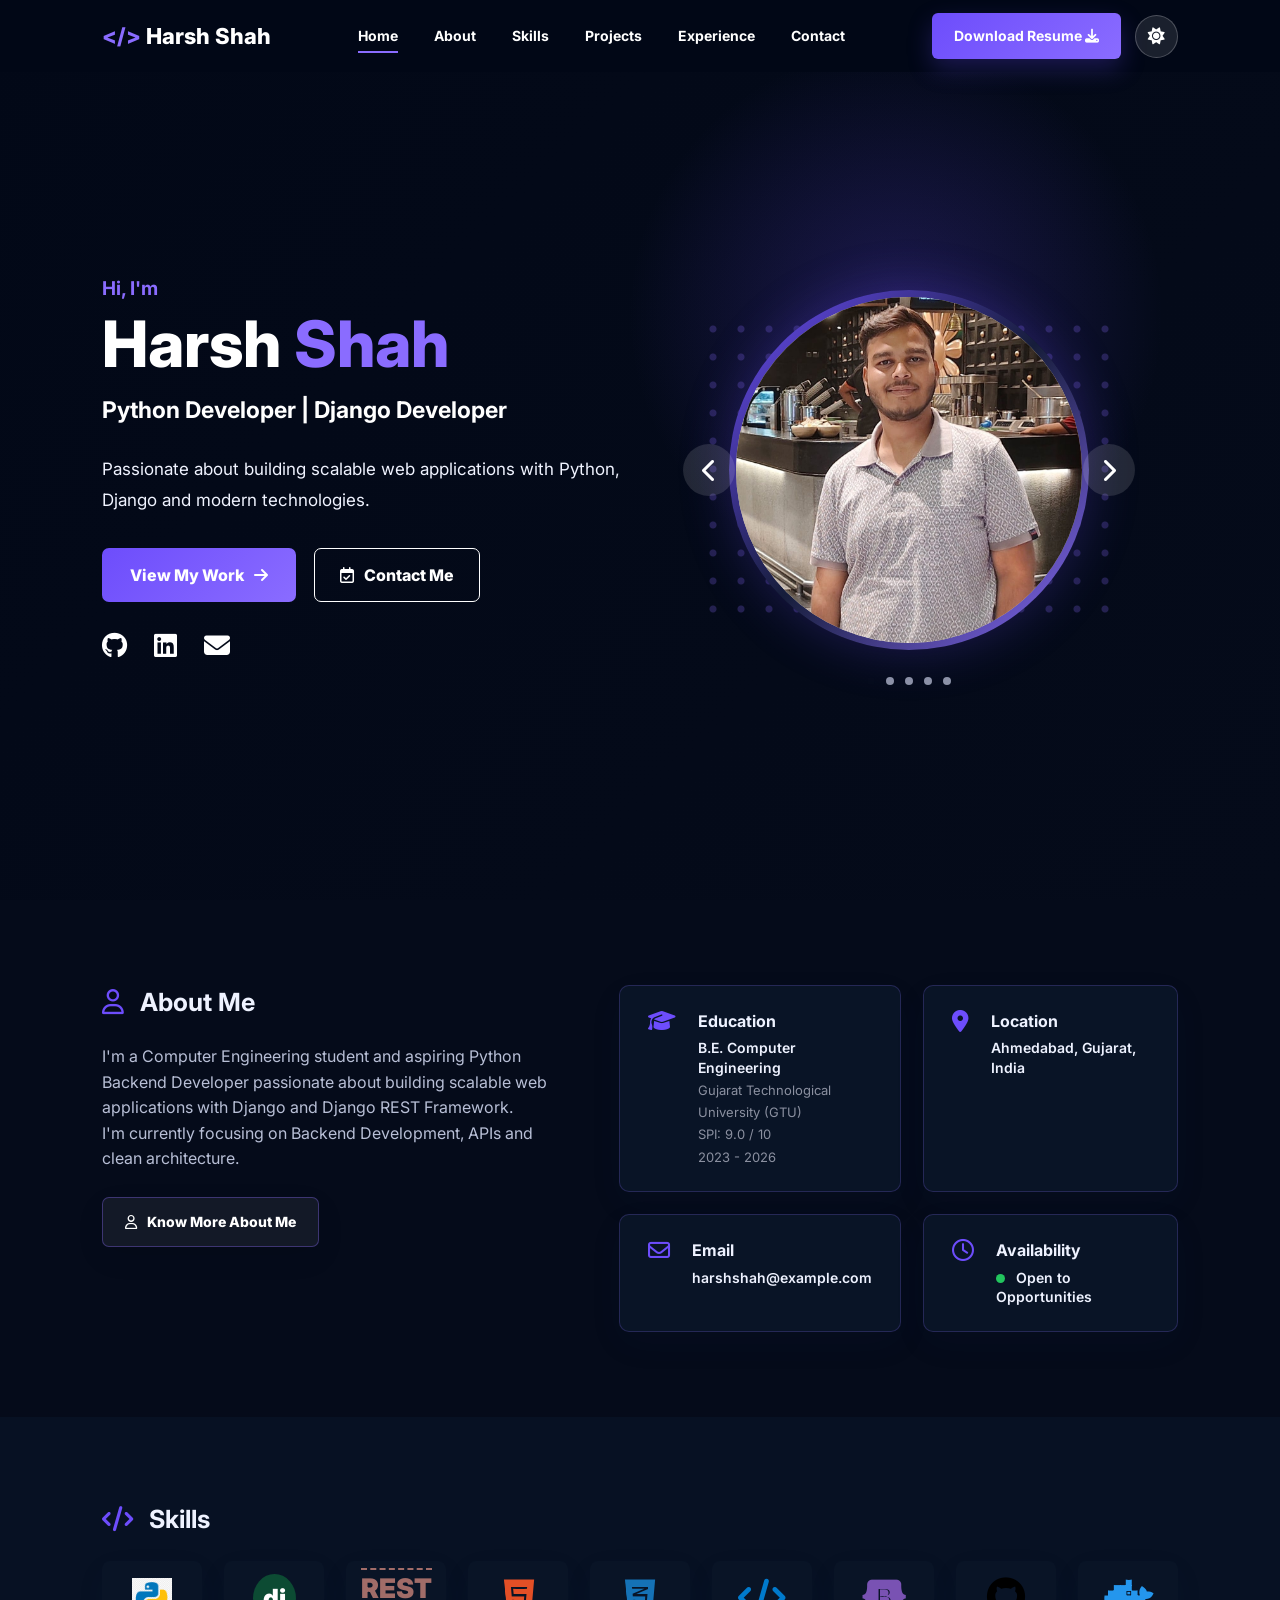
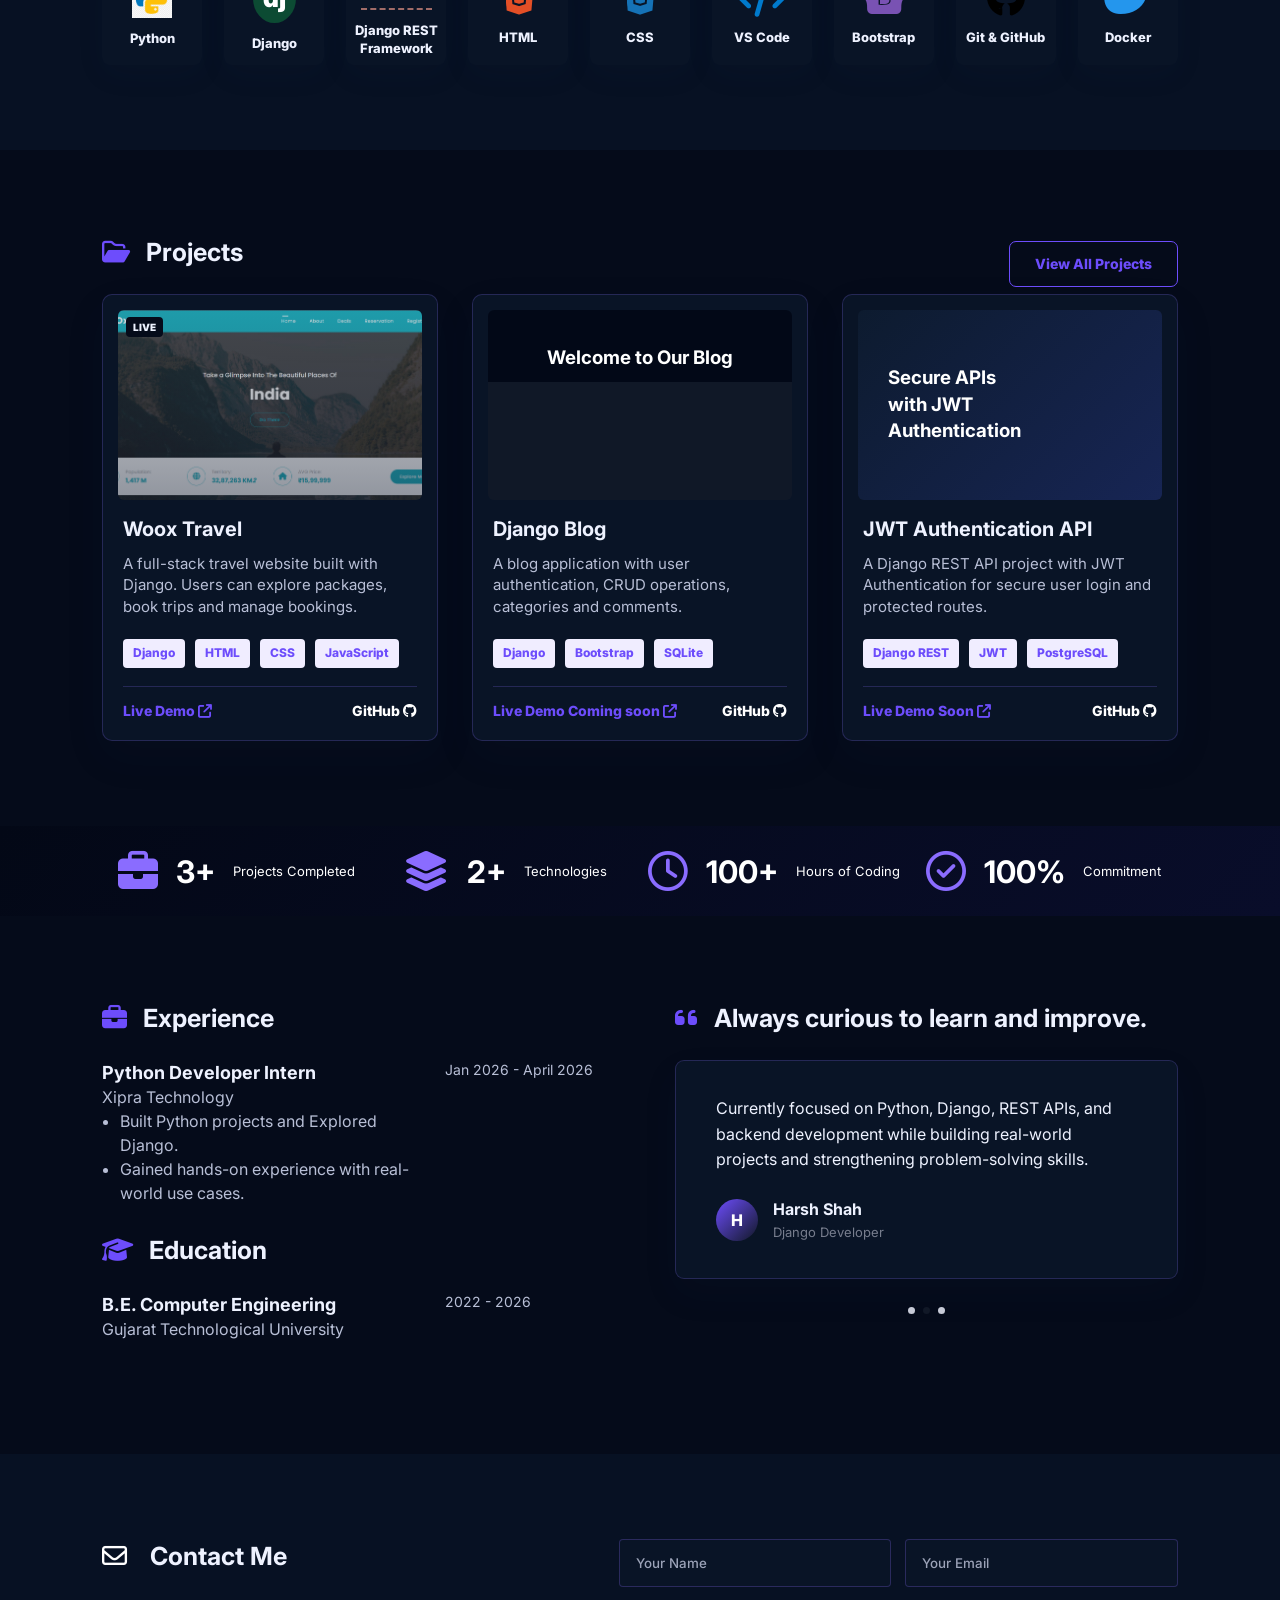
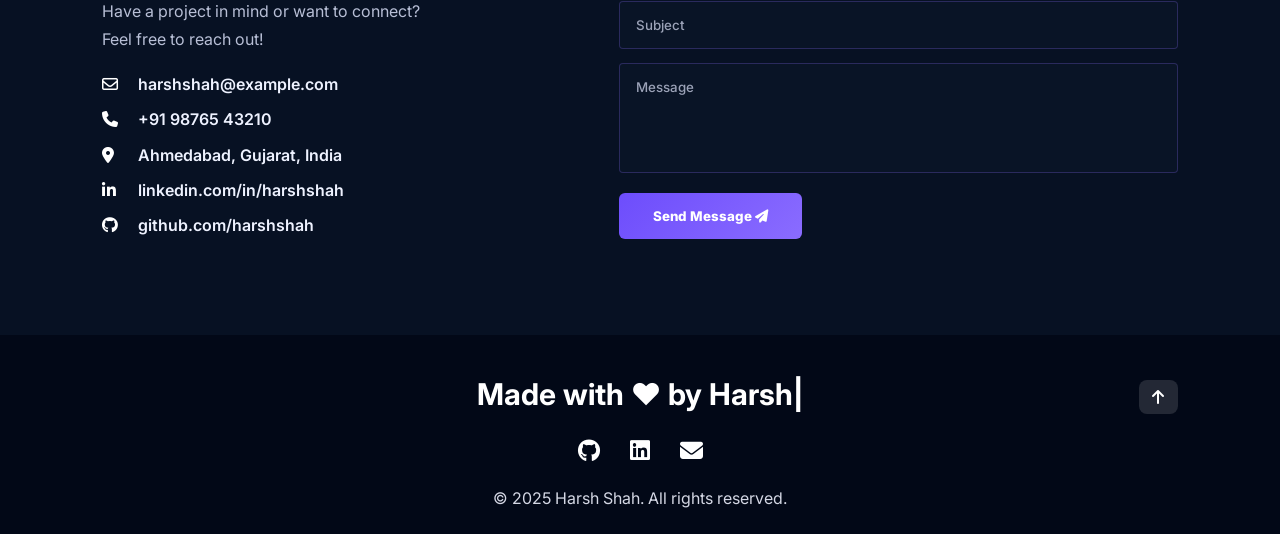
==== index.html @ 63116237 "Initial portfolio commit" ====
<!DOCTYPE html>
<html lang="en">
<head>
  <meta charset="UTF-8" />
  <meta name="viewport" content="width=device-width, initial-scale=1.0" />
  <title>Harsh Shah | Python & Django Developer</title>
  <link rel="stylesheet" href="style.css" />
  <link rel="stylesheet" href="https://cdnjs.cloudflare.com/ajax/libs/font-awesome/6.5.0/css/all.min.css" />
</head>
<body>

  <!-- Header -->
  <header class="header">
    <a href="#" class="logo"><span>&lt;/&gt;</span> Harsh Shah</a>

    <nav class="navbar">
      <a href="#home" class="active">Home</a>
      <a href="#about">About</a>
      <a href="#skills">Skills</a>
      <a href="#projects">Projects</a>
      <a href="#experience">Experience</a>
      <a href="#contact">Contact</a>
    </nav>

    <div class="header-actions">
      <a href="assets/Harsh_Shah_Resume.pdf" class="resume-btn" download>
        Download Resume <i class="fa-solid fa-download"></i>
      </a>
      <button class="theme-toggle" id="themeToggle" aria-label="Toggle dark and light theme">
        <i class="fa-solid fa-sun"></i>
      </button>
    </div>
  </header>

  <!-- Hero -->
  <section class="hero" id="home">
    <div class="hero-content">
      <p class="hello">Hi, I'm</p>
      <h1>Harsh <span>Shah</span></h1>
      <h2>Python Developer | Django Developer</h2>
      <p class="desc">
        Passionate about building scalable web applications with Python,
        Django and modern technologies.
      </p>

      <div class="hero-buttons">
        <a href="#projects" class="primary-btn">View My Work <i class="fa-solid fa-arrow-right"></i></a>
        <a href="#contact" class="outline-btn"><i class="fa-regular fa-calendar-check"></i> Contact Me</a>
      </div>

      <div class="socials">
        <a href="#"><i class="fa-brands fa-github"></i></a>
        <a href="#"><i class="fa-brands fa-linkedin"></i></a>
        <a href="mailto:harshshah@example.com"><i class="fa-solid fa-envelope"></i></a>
      </div>
    </div>

    <div class="hero-image-area">
      <button class="slide-arrow left" onclick="changeSlide(-1)"><i class="fa-solid fa-chevron-left"></i></button>

      <div class="profile-ring">
        <img id="profileSlider" src="assets/images/profile1.jpeg" alt="Harsh Shah profile photo" />
      </div>

      <button class="slide-arrow right" onclick="changeSlide(1)"><i class="fa-solid fa-chevron-right"></i></button>

      <div class="dots">
        <span class="dot active"></span>
        <span class="dot"></span>
        <span class="dot"></span>
        <span class="dot"></span>
        <span class="dot"></span>
      </div>
    </div>
  </section>

  <!-- About -->
  <section class="about" id="about">
    <div class="about-left">
      <h2><i class="fa-regular fa-user"></i> About Me</h2>
      <p>
        I'm a Computer Engineering student and aspiring Python Backend Developer passionate about building scalable web applications with Django and Django REST Framework.
      </p>
      <p>
        I'm currently focusing on Backend Development, APIs and clean architecture.
      </p>
      <a href="#contact" class="small-btn"><i class="fa-regular fa-user"></i> Know More About Me</a>
    </div>

    <div class="about-cards">
    <div class="info-card">
      <i class="fa-solid fa-graduation-cap"></i>
      <div>
        <h4>Education</h4>
        <p>B.E. Computer Engineering</p>
        <span>Gujarat Technological University (GTU)</span><br>
        <span>SPI: 9.0 / 10</span><br>
        <span>2023 - 2026</span>
      </div>
    </div>

      <div class="info-card">
        <i class="fa-solid fa-location-dot"></i>
        <div>
          <h4>Location</h4>
          <p>Ahmedabad, Gujarat, India</p>
        </div>
      </div>

      <div class="info-card">
        <i class="fa-regular fa-envelope"></i>
        <div>
          <h4>Email</h4>
          <p>harshshah@example.com</p>
        </div>
      </div>

      <div class="info-card">
        <i class="fa-regular fa-clock"></i>
        <div>
          <h4>Availability</h4>
          <p><span class="green-dot"></span> Open to Opportunities</p>
        </div>
      </div>
    </div>
  </section>

  <!-- Skills -->
  <section class="skills" id="skills">
    <h2><i class="fa-solid fa-code"></i> Skills</h2>

    <div class="skills-grid">
      <div class="skill-card">
    <img src="assets/images/python_logo.png" alt="Python" class="skill-logo">
    <p>Python</p>
</div>
      <div class="skill-card"><span class="dj">dj</span><p>Django</p></div>
      <div class="skill-card"><span class="rest">REST</span><p>Django REST<br>Framework</p></div>
      <div class="skill-card"><i class="fa-brands fa-html5 html"></i><p>HTML</p></div>
      <div class="skill-card"><i class="fa-brands fa-css3-alt css"></i><p>CSS</p></div>
      <div class="skill-card"><i class="fa-solid fa-code vscode"></i><p>VS Code</p></div>
      <div class="skill-card"><i class="fa-brands fa-bootstrap boot"></i><p>Bootstrap</p></div>
      <div class="skill-card"><i class="fa-brands fa-github git"></i><p>Git & GitHub</p></div>
      <div class="skill-card"><i class="fa-brands fa-docker docker"></i><p>Docker</p></div>
    </div>
  </section>

  <!-- Projects -->
  <section class="projects" id="projects">
    <div class="section-title-row">
      <h2><i class="fa-regular fa-folder-open"></i> Projects</h2>
      <a href="projects.html" class="view-btn">View All Projects</a>
    </div>

    <div class="project-grid">
      <div class="project-card">
        <div class="project-img woox">
          <span class="live">LIVE</span>
          <h3><br></h3>
        </div>
        <div class="project-body">
          <h3>Woox Travel</h3>
          <p>A full-stack travel website built with Django. Users can explore packages, book trips and manage bookings.</p>
          <div class="tags"><span>Django</span><span>HTML</span><span>CSS</span><span>JavaScript</span></div>
          <div class="project-links">
            <a href="https://woox-travel-0cx7.onrender.com/">Live Demo <i class="fa-solid fa-arrow-up-right-from-square"></i></a>
            <a href="https://github.com/Harsh-Shah26">GitHub <i class="fa-brands fa-github"></i></a>
          </div>
        </div>
      </div>

      <div class="project-card">
        <div class="project-img blog"><h3>Welcome to Our Blog</h3></div>
        <div class="project-body">
          <h3>Django Blog</h3>
          <p>A blog application with user authentication, CRUD operations, categories and comments.</p>
          <div class="tags"><span>Django</span><span>Bootstrap</span><span>SQLite</span></div>
          <div class="project-links">
            <a href="#">Live Demo Coming soon <i class="fa-solid fa-arrow-up-right-from-square"></i></a>
            <a href="https://github.com/Harsh-Shah26">GitHub <i class="fa-brands fa-github"></i></a>
          </div>
        </div>
      </div>

      <div class="project-card">
        <div class="project-img jwt"><h3>Secure APIs<br>with JWT<br>Authentication</h3></div>
        <div class="project-body">
          <h3>JWT Authentication API</h3>
          <p>A Django REST API project with JWT Authentication for secure user login and protected routes.</p>
          <div class="tags"><span>Django REST</span><span>JWT</span><span>PostgreSQL</span></div>
          <div class="project-links">
            <a href="#">Live Demo Soon <i class="fa-solid fa-arrow-up-right-from-square"></i></a>
            <a href="https://github.com/Harsh-Shah26">GitHub <i class="fa-brands fa-github"></i></a>
          </div>
        </div>
      </div>
    </div>
  </section>

  <!-- Stats -->
  <section class="stats">
    <div><i class="fa-solid fa-briefcase"></i><h3>3+</h3><p>Projects Completed</p></div>
    <div><i class="fa-solid fa-layer-group"></i><h3>2+</h3><p>Technologies</p></div>
    <div><i class="fa-regular fa-clock"></i><h3>100+</h3><p>Hours of Coding</p></div>
    <div><i class="fa-regular fa-circle-check"></i><h3>100%</h3><p>Commitment</p></div>
  </section>

  <!-- Experience -->
  <section class="experience" id="experience">
    <div class="exp-left">
      <h2><i class="fa-solid fa-briefcase"></i> Experience</h2>
      <div class="timeline-item">
        <div>
          <h3>Python Developer Intern</h3>
          <p>Xipra Technology</p>
          <ul>
            <li>Built Python projects and Explored Django.</li>
            <li>Gained hands-on experience with real-world use cases.</li>
          </ul>
        </div>
        <span>Jan 2026 - April 2026</span>
      </div>

      <h2 class="edu-title"><i class="fa-solid fa-graduation-cap"></i> Education</h2>
      <div class="timeline-item">
        <div>
          <h3>B.E. Computer Engineering</h3>
          <p>Gujarat Technological University</p>
        </div>
        <span>2022 - 2026</span>
      </div>
    </div>

    <div class="testimonial">
      <h2><i class="fa-solid fa-quote-left"></i> Always curious to learn and improve.</h2>
      <div class="review-card">
        <p>Currently focused on Python, Django, REST APIs, and backend development while building real-world projects and strengthening problem-solving skills.</p>
        <div class="review-user">
          <div class="avatar">H</div>
          <div>
            <h4>Harsh Shah</h4>
            <span>Django Developer</span>
          </div>
        </div>
      </div>
      <div class="small-dots"><span></span><span class="active"></span><span></span></div>
    </div>
  </section>

  <!-- Contact -->
  <section class="contact" id="contact">
    <div class="contact-info">
      <h2><i class="fa-regular fa-envelope"></i> Contact Me</h2>
      <p>Have a project in mind or want to connect?<br>Feel free to reach out!</p>

      <ul>
        <li><i class="fa-regular fa-envelope"></i> harshshah@example.com</li>
        <li><i class="fa-solid fa-phone"></i> +91 98765 43210</li>
        <li><i class="fa-solid fa-location-dot"></i> Ahmedabad, Gujarat, India</li>
        <li><i class="fa-brands fa-linkedin-in"></i> linkedin.com/in/harshshah</li>
        <li><i class="fa-brands fa-github"></i> github.com/harshshah</li>
      </ul>
    </div>

    <!-- Netlify will store form messages if this is deployed on Netlify -->
    <form name="contact" method="POST" data-netlify="true" class="contact-form">
      <input type="hidden" name="form-name" value="contact" />
      <div class="form-row">
        <input type="text" name="name" placeholder="Your Name" required />
        <input type="email" name="email" placeholder="Your Email" required />
      </div>
      <input type="text" name="subject" placeholder="Subject" />
      <textarea name="message" placeholder="Message" required></textarea>
      <button type="submit">Send Message <i class="fa-solid fa-paper-plane"></i></button>
    </form>
  </section>

  <footer>
    <h2><span id="footerTyping"></span><span class="typing-bar"></span></h2>
    <div class="footer-icons">
      <a href="#"><i class="fa-brands fa-github"></i></a>
      <a href="#"><i class="fa-brands fa-linkedin"></i></a>
      <a href="mailto:harshshah@example.com"><i class="fa-solid fa-envelope"></i></a>
    </div>
    <p>© 2025 Harsh Shah. All rights reserved.</p>
    <a href="#home" class="top-btn"><i class="fa-solid fa-arrow-up"></i></a>
  </footer>

  <script src="script.js"></script>
</body>
</html>
---- style.css ----
@import url('https://fonts.googleapis.com/css2?family=Inter:wght@400;500;600;700;800&display=swap');

* {
  margin: 0;
  padding: 0;
  box-sizing: border-box;
  font-family: 'Inter', sans-serif;
  scroll-behavior: smooth;
}

:root {
  --dark: #020817;
  --dark2: #050b1a;
  --purple: #6d4dfc;
  --purple2: #8a6cff;
  --text: #101426;
  --muted: #5b6173;
  --white: #ffffff;
  --soft: #f5f6ff;
  --card: #091426;
  --border: rgba(138,108,255,.22);
  --section-bg: #050b1a;
  --section-bg-soft: #071123;
  --card-text: #eef2ff;
  --card-muted: #b8bfd6;
}

body.light-theme {
  --text: #101426;
  --muted: #5b6173;
  --card: #ffffff;
  --border: #e7e9f5;
  --section-bg: #ffffff;
  --section-bg-soft: #f6f7ff;
  --card-text: #101426;
  --card-muted: #5b6173;
}

body {
  color: var(--card-text);
  background: var(--section-bg);
  line-height: 1.4;
  transition: background .3s ease, color .3s ease;
}

section {
  scroll-margin-top: 72px;
}

a {
  text-decoration: none;
}

.header {
  width: 100%;
  height: 72px;
  padding: 0 8%;
  position: fixed;
  top: 0;
  left: 0;
  background: rgba(2, 8, 23, 0.94);
  display: flex;
  align-items: center;
  justify-content: space-between;
  z-index: 99;
  backdrop-filter: blur(12px);
}

.logo {
  color: #fff;
  font-size: 22px;
  font-weight: 800;
}

.logo span {
  color: var(--purple2);
}

.navbar {
  display: flex;
  gap: 36px;
}

.navbar a {
  color: #fff;
  font-weight: 700;
  font-size: 14px;
  position: relative;
}

.navbar a.active::after,
.navbar a:hover::after {
  content: "";
  position: absolute;
  left: 0;
  bottom: -7px;
  width: 100%;
  height: 2px;
  background: var(--purple2);
}

.resume-btn {
  background: linear-gradient(135deg, var(--purple), var(--purple2));
  color: #fff;
  padding: 13px 22px;
  border-radius: 6px;
  font-weight: 700;
  font-size: 14px;
  box-shadow: 0 10px 25px rgba(109,77,252,.25);
}

.header-actions {
  display: flex;
  align-items: center;
  gap: 14px;
}

.theme-toggle {
  width: 43px;
  height: 43px;
  border: 1px solid rgba(255,255,255,.22);
  border-radius: 50%;
  background: rgba(255,255,255,.10);
  color: #fff;
  cursor: pointer;
  font-size: 17px;
  transition: .3s ease;
}

.theme-toggle:hover {
  background: linear-gradient(135deg, var(--purple), var(--purple2));
  box-shadow: 0 0 22px rgba(138,108,255,.65);
  transform: translateY(-2px);
}


/* Hero */
.hero {
  min-height: 100vh;
  padding: 120px 8% 80px;
  background:
    radial-gradient(circle at 70% 35%, rgba(109, 77, 252, 0.24), transparent 25%),
    linear-gradient(135deg, #020817 0%, #050b1a 100%);
  display: grid;
  grid-template-columns: 1fr 1fr;
  align-items: center;
  color: #fff;
  overflow: hidden;
}

.hello {
  color: var(--purple2);
  font-size: 19px;
  font-weight: 700;
  margin-bottom: 10px;
}

.hero h1 {
  font-size: clamp(44px, 5vw, 68px);
  line-height: 1;
  font-weight: 800;
  margin-bottom: 18px;
}

.hero h1 span {
  color: var(--purple2);
}

.hero h2 {
  font-size: 23px;
  margin-bottom: 28px;
}

.desc {
  max-width: 560px;
  color: #f0f3ff;
  font-size: 17px;
  line-height: 1.8;
  margin-bottom: 32px;
}

.hero-buttons {
  display: flex;
  gap: 18px;
  margin-bottom: 26px;
}

.primary-btn,
.outline-btn,
.small-btn,
.view-btn {
  display: inline-flex;
  align-items: center;
  gap: 10px;
  border-radius: 7px;
  font-weight: 800;
}

.primary-btn {
  padding: 16px 28px;
  color: #fff;
  background: linear-gradient(135deg, var(--purple), var(--purple2));
}

.outline-btn {
  padding: 15px 25px;
  border: 1px solid #fff;
  color: #fff;
}

.socials {
  display: flex;
  gap: 27px;
}

.socials a {
  color: #fff;
  font-size: 26px;
}

.hero-image-area {
  position: relative;
  min-height: 430px;
  display: flex;
  align-items: center;
  justify-content: center;
}

.hero-image-area::before {
  content: "";
  position: absolute;
  width: 420px;
  height: 310px;
  background-image: radial-gradient(circle, rgba(138,108,255,.85) 3px, transparent 4px);
  background-size: 28px 28px;
  opacity: .28;
}

.profile-ring {
  width: min(360px, 70vw);
  height: min(360px, 70vw);
  border-radius: 50%;
  padding: 7px;
  background: linear-gradient(135deg, var(--purple), #161d3a, var(--purple2));
  position: relative;
  z-index: 2;
  box-shadow: 0 0 50px rgba(109,77,252,.25);
}

.profile-ring img {
  width: 100%;
  height: 100%;
  border-radius: 50%;
  object-fit: cover;
  object-position: center 25%;
  background: #c8c2bd;
  transition: .4s ease;
}

.slide-arrow {
  position: absolute;
  z-index: 3;
  width: 52px;
  height: 52px;
  border: none;
  border-radius: 50%;
  background: rgba(255,255,255,.12);
  color: #fff;
  font-size: 24px;
  cursor: pointer;
}

.slide-arrow.left { left: 8%; }
.slide-arrow.right { right: 8%; }

.dots {
  position: absolute;
  bottom: 0;
  display: flex;
  gap: 11px;
}

.dot {
  width: 8px;
  height: 8px;
  background: #8d93a6;
  border-radius: 50%;
}

.dot.active {
  background: var(--section-bg);
}

/* Sections */
.about,
.skills,
.projects,
.experience,
.contact {
  padding: 85px 8%;
}

.about {
  display: grid;
  grid-template-columns: 1fr 1.25fr;
  gap: 70px;
  background: var(--section-bg);
}

h2 {
  font-size: 25px;
  margin-bottom: 24px;
}

h2 i {
  color: var(--purple);
  margin-right: 10px;
}

.about-left p {
  color: var(--card-muted);
  font-size: 16px;
  line-height: 1.6;
}

.small-btn {
  margin-top: 25px;
  color: var(--text);
  background: var(--section-bg);
  border: 1px solid var(--border);
  padding: 14px 22px;
  box-shadow: 0 10px 30px rgba(0,0,0,.07);
  font-size: 14px;
}

.about-cards {
  display: grid;
  grid-template-columns: repeat(2, 1fr);
  gap: 22px;
}

.info-card {
  background: var(--card);
  border: 1px solid var(--border);
  border-radius: 10px;
  padding: 24px 28px;
  display: flex;
  gap: 22px;
  align-items: flex-start;
  box-shadow: 0 12px 35px rgba(35,45,95,.06);
}

.info-card i {
  color: var(--purple);
  font-size: 22px;
}

.info-card h4 {
  font-size: 16px;
  margin-bottom: 6px;
}

.info-card p {
  font-size: 14px;
  font-weight: 600;
}

.info-card span {
  color: #8b90a0;
  font-size: 13px;
}

.green-dot {
  display: inline-block;
  width: 9px;
  height: 9px;
  border-radius: 50%;
  background: #22c55e;
  margin-right: 7px;
}

.skills {
  background: var(--section-bg-soft);
  min-height: auto;
}

.skills-grid {
  display: grid;
  grid-template-columns: repeat(9, 1fr);
  gap: 22px;
}

.skill-card {
  background: var(--section-bg);
  min-height: 104px;
  border-radius: 8px;
  display: flex;
  flex-direction: column;
  align-items: center;
  justify-content: center;
  gap: 11px;
  box-shadow: 0 10px 30px rgba(38,44,90,.06);
}

.skill-card i,
.skill-card .dj,
.skill-card .rest {
  font-size: 38px;
  font-weight: 900;
}

.python { color: #3776ab; }
.html { color: #e34f26; }
.css { color: #1572b6; }
.vscode { color: #007acc; }
.boot { color: #7952b3; }
.git { color: #000; }
.docker { color: #2496ed; }

.dj {
  background: #0c4b33;
  color: #fff;
  border-radius: 50%;
  padding: 7px 10px;
  font-size: 25px !important;
}

.rest {
  color: #a16c68;
  border-top: 2px dashed #a16c68;
  border-bottom: 2px dashed #a16c68;
  font-size: 27px !important;
}

.skill-card p {
  text-align: center;
  font-weight: 800;
  font-size: 13px;
}

/* Projects */
.section-title-row {
  display: flex;
  justify-content: space-between;
  align-items: center;
}

.view-btn {
  color: var(--purple);
  border: 1px solid var(--purple);
  padding: 12px 25px;
  font-size: 14px;
}

.project-grid {
  display: grid;
  grid-template-columns: repeat(3, 1fr);
  gap: 34px;
}

.project-card {
  background: var(--section-bg);
  border-radius: 10px;
  overflow: hidden;
  border: 1px solid var(--border);
  box-shadow: 0 16px 40px rgba(30,35,75,.08);
}

.project-img {
  height: 190px;
  margin: 15px;
  border-radius: 6px;
  overflow: hidden;
  position: relative;
  color: #fff;
}

.project-img.woox {
  background:
    linear-gradient(rgba(10,20,40,.15), rgba(10,20,40,.45)),
    url("assets/images/woox_travel.png") center/cover;
  display: flex;
  align-items: center;
  justify-content: center;
  text-align: center;
}

.project-img.blog {
  background: linear-gradient(#111827 0 35%, #fff 35% 100%);
  color: #fff;
  display: flex;
  align-items: flex-start;
  justify-content: center;
  padding-top: 35px;
}

.project-img.jwt {
  background: linear-gradient(135deg, #0d1b2f, #172554);
  display: flex;
  align-items: center;
  padding-left: 30px;
}

.live {
  position: absolute;
  left: 8px;
  top: 7px;
  background: var(--section-bg);
  color: var(--card-text);
  border-radius: 4px;
  padding: 3px 7px;
  font-size: 10px;
  font-weight: 900;
}

.project-body {
  padding: 0 20px 20px;
}

.project-body h3 {
  margin-bottom: 10px;
  font-size: 20px;
}

.project-body p {
  color: var(--card-muted);
  line-height: 1.45;
  font-size: 15px;
  min-height: 68px;
}

.tags {
  display: flex;
  flex-wrap: wrap;
  gap: 10px;
  margin: 18px 0;
}

.tags span {
  color: var(--purple);
  background: #f0edff;
  font-weight: 800;
  font-size: 12px;
  padding: 6px 10px;
  border-radius: 4px;
}

.project-links {
  border-top: 1px solid var(--border);
  padding-top: 14px;
  display: flex;
  justify-content: space-between;
}

.project-links a {
  color: var(--purple);
  font-weight: 800;
  font-size: 14px;
}

.project-links a:last-child {
  color: var(--card-text);
}

/* Stats */
.stats {
  padding: 25px 8%;
  background: linear-gradient(135deg, #030816, #090d2a);
  color: #fff;
  display: grid;
  grid-template-columns: repeat(4, 1fr);
}

.stats div {
  display: flex;
  align-items: center;
  justify-content: center;
  gap: 18px;
}

.stats i {
  font-size: 40px;
  color: var(--purple2);
}

.stats h3 {
  font-size: 31px;
  line-height: 1;
}

.stats p {
  font-size: 13px;
}

/* Experience */
.experience {
  display: grid;
  grid-template-columns: 1fr 1fr;
  gap: 70px;
}

.timeline-item {
  display: flex;
  justify-content: space-between;
  gap: 30px;
  margin-bottom: 28px;
}

.timeline-item h3 {
  font-size: 18px;
}

.timeline-item p,
.timeline-item li {
  color: var(--card-muted);
  line-height: 1.5;
}

.timeline-item ul {
  margin-left: 18px;
}

.timeline-item span {
  min-width: 160px;
  color: var(--card-muted);
  font-size: 14px;
}

.edu-title {
  margin-top: 25px;
}

.review-card {
  background: var(--section-bg);
  border: 1px solid var(--border);
  padding: 35px 40px;
  border-radius: 9px;
  box-shadow: 0 15px 35px rgba(30,35,75,.08);
}

.review-card p {
  line-height: 1.6;
}

.review-user {
  display: flex;
  gap: 15px;
  align-items: center;
  margin-top: 25px;
}

.avatar {
  width: 42px;
  height: 42px;
  border-radius: 50%;
  background: linear-gradient(135deg, var(--purple), #111827);
  color: #fff;
  display: grid;
  place-items: center;
  font-weight: 800;
}

.review-user span {
  color: #777d8d;
  font-size: 13px;
}

.small-dots {
  text-align: center;
  margin-top: 18px;
}

.small-dots span {
  display: inline-block;
  width: 7px;
  height: 7px;
  background: #c7cad7;
  border-radius: 50%;
  margin: 0 4px;
}

.small-dots span.active {
  background: #111827;
}

/* Contact */
.contact {
  background: var(--section-bg-soft);
  display: grid;
  grid-template-columns: 1fr 1.25fr;
  gap: 70px;
}

.contact-info p {
  line-height: 1.7;
  color: var(--card-muted);
  margin-bottom: 20px;
}

.contact-info ul {
  list-style: none;
}

.contact-info li {
  margin: 13px 0;
  color: var(--card-text);
  font-weight: 600;
}

.contact-info i {
  width: 32px;
  color: var(--card-text);
}

.contact-form input,
.contact-form textarea {
  width: 100%;
  padding: 15px 16px;
  border: 1px solid #dfe2ee;
  margin-bottom: 14px;
  border-radius: 4px;
  outline: none;
  font-weight: 500;
}

.form-row {
  display: grid;
  grid-template-columns: 1fr 1fr;
  gap: 14px;
}

.contact-form textarea {
  height: 110px;
  resize: none;
}

.contact-form button {
  border: none;
  background: linear-gradient(135deg, var(--purple), var(--purple2));
  color: #fff;
  font-weight: 800;
  padding: 15px 34px;
  border-radius: 6px;
  cursor: pointer;
}

/* Footer */
footer {
  position: relative;
  padding: 38px 8% 25px;
  background: #020817;
  color: #fff;
  text-align: center;
}

footer h2 {
  font-size: 30px;
  margin-bottom: 20px;
}

.typing-bar::after {
  content: "|";
  color: #fff;
  animation: blink .8s infinite;
}

@keyframes blink {
  50% { opacity: 0; }
}

.footer-icons {
  display: flex;
  justify-content: center;
  gap: 30px;
  margin-bottom: 20px;
}

.footer-icons a {
  color: #fff;
  font-size: 23px;
}

footer p {
  color: #d4d7e4;
}

.top-btn {
  position: absolute;
  right: 8%;
  top: 45px;
  width: 39px;
  height: 34px;
  border-radius: 8px;
  color: #fff;
  background: rgba(255,255,255,.13);
  display: grid;
  place-items: center;
}

/* Responsive */
@media (max-width: 1100px) {
  .navbar { display: none; }
  .skills-grid { grid-template-columns: repeat(3, 1fr); }
  .project-grid,
  .about,
  .experience,
  .contact,
  .hero {
    grid-template-columns: 1fr;
  }
  .hero-image-area { margin-top: 30px; }
}

@media (max-width: 650px) {
  .header { padding: 0 5%; }
  .resume-btn { display: none; }
  .theme-toggle { width: 39px; height: 39px; }
  .hero {
    min-height: auto;
    padding: 105px 6% 70px;
  }
  .hero h1 { font-size: 42px; }
  .hero h2 { font-size: 18px; }
  .hero-buttons { flex-direction: column; align-items: flex-start; }
  .profile-ring { width: 235px; height: 235px; }
  .slide-arrow.left { left: 5px; }
  .slide-arrow.right { right: 5px; }
  .about-cards,
  .form-row,
  .stats {
    grid-template-columns: 1fr;
  }
  .skills-grid {
    grid-template-columns: repeat(2, 1fr);
  }
  .project-grid {
    grid-template-columns: 1fr;
  }
  .section-title-row {
    align-items: flex-start;
    gap: 15px;
    flex-direction: column;
  }
}


.project-card {
  position: relative;
  transition: transform .35s ease, box-shadow .35s ease, border-color .35s ease;
}

.project-card::before {
  content: "";
  position: absolute;
  inset: -2px;
  border-radius: 12px;
  background: linear-gradient(135deg, transparent, rgba(138,108,255,.95), transparent);
  opacity: 0;
  z-index: -1;
  transition: opacity .35s ease;
}

.project-card:hover {
  transform: translateY(-12px) scale(1.015);
  border-color: rgba(138,108,255,.85);
  box-shadow: 0 0 28px rgba(138,108,255,.35), 0 25px 60px rgba(0,0,0,.28);
}

.project-card:hover::before {
  opacity: 1;
}

.project-card:hover .project-img {
  filter: brightness(1.08);
}

.skill-card,
.info-card,
.review-card {
  transition: transform .3s ease, box-shadow .3s ease, border-color .3s ease;
}

.skill-card:hover,
.info-card:hover,
.review-card:hover {
  transform: translateY(-7px);
  border-color: rgba(138,108,255,.75);
  box-shadow: 0 0 22px rgba(138,108,255,.20);
}

body:not(.light-theme) .small-btn {
  background: rgba(255,255,255,.06);
  color: #fff;
  border-color: rgba(138,108,255,.35);
}

body:not(.light-theme) .contact-form input,
body:not(.light-theme) .contact-form textarea {
  background: #091426;
  color: #fff;
  border-color: rgba(138,108,255,.25);
}

body:not(.light-theme) .contact-form input::placeholder,
body:not(.light-theme) .contact-form textarea::placeholder {
  color: #9ca3b8;
}

body:not(.light-theme) .project-img.blog {
  background: linear-gradient(#020817 0 38%, #101827 38% 100%);
}

body:not(.light-theme) .project-links {
  border-top-color: rgba(138,108,255,.22);
}

body:not(.light-theme) .project-links a:last-child,
body:not(.light-theme) .contact-info i {
  color: #fff;
}

body.light-theme .theme-toggle {
  background: #fff;
  color: #111827;
  border-color: #e7e9f5;
}

body.light-theme .theme-toggle:hover {
  color: #fff;
}

body.light-theme .project-card:hover,
body.light-theme .skill-card:hover,
body.light-theme .info-card:hover,
body.light-theme .review-card:hover {
  box-shadow: 0 0 24px rgba(109,77,252,.25), 0 20px 55px rgba(25,28,55,.12);
}


/* ===== Final Fixes ===== */

/* Light theme must affect hero/main page too */
body.light-theme .hero {
  background:
    radial-gradient(circle at 72% 35%, rgba(109, 77, 252, 0.14), transparent 27%),
    linear-gradient(135deg, #f8f9ff 0%, #ffffff 100%);
  color: #101426;
}

body.light-theme .hello {
  color: var(--purple);
}

body.light-theme .hero h1 {
  color: #101426;
}

body.light-theme .hero h1 span {
  color: var(--purple);
}

body.light-theme .hero h2,
body.light-theme .desc {
  color: #31384d;
}

body.light-theme .outline-btn {
  color: #101426;
  border-color: #cfd4e8;
  background: rgba(255,255,255,.65);
}

body.light-theme .socials a {
  color: #101426;
}

body.light-theme .hero-image-area::before {
  opacity: .18;
}

body.light-theme .slide-arrow {
  background: rgba(109,77,252,.13);
  color: #101426;
  border: 1px solid rgba(109,77,252,.25);
}

body.light-theme .dot {
  background: #c6cada;
}

body.light-theme .dot.active {
  background: var(--purple);
}

/* Header stays readable in both themes */
body.light-theme .header {
  background: rgba(255,255,255,.94);
  border-bottom: 1px solid #e7e9f5;
}

body.light-theme .logo,
body.light-theme .navbar a {
  color: #101426;
}

.skill-logo{
    width:40px;
    height:40px;
}

/* White theme hover: only border glow, not inside the card */
body.light-theme .project-card::before {
  display: none;
}

body.light-theme .project-card:hover {
  transform: translateY(-10px);
  border-color: rgba(109,77,252,.95);
  box-shadow: 0 0 0 2px rgba(109,77,252,.28), 0 18px 45px rgba(25,28,55,.12);
}

body.light-theme .project-card:hover .project-img {
  filter: none;
}

/* Dark theme hover remains premium */
body:not(.light-theme) .project-card:hover {
  box-shadow: 0 0 28px rgba(138,108,255,.35), 0 25px 60px rgba(0,0,0,.28);
}

/* Better cards in dark mode */
body:not(.light-theme) .skill-card,
body:not(.light-theme) .info-card,
body:not(.light-theme) .project-card,
body:not(.light-theme) .review-card {
  background: #091426;
}

/* Projects page shared style */
.projects-page {
  min-height: 100vh;
  padding: 120px 8% 80px;
  background: var(--section-bg);
}

.projects-page .page-head {
  max-width: 760px;
  margin-bottom: 40px;
}

.projects-page .page-head h1 {
  font-size: clamp(36px, 5vw, 58px);
  margin-bottom: 14px;
}

.projects-page .page-head span {
  color: var(--purple2);
}

body.light-theme .projects-page .page-head span {
  color: var(--purple);
}

.projects-page .page-head p {
  color: var(--card-muted);
  line-height: 1.7;
}

.back-home {
  display: inline-flex;
  align-items: center;
  gap: 10px;
  margin-bottom: 28px;
  color: #fff;
  font-weight: 800;
  background: linear-gradient(135deg, var(--purple), var(--purple2));
  padding: 12px 18px;
  border-radius: 7px;
}

body.light-theme .back-home {
  color: #fff;
}
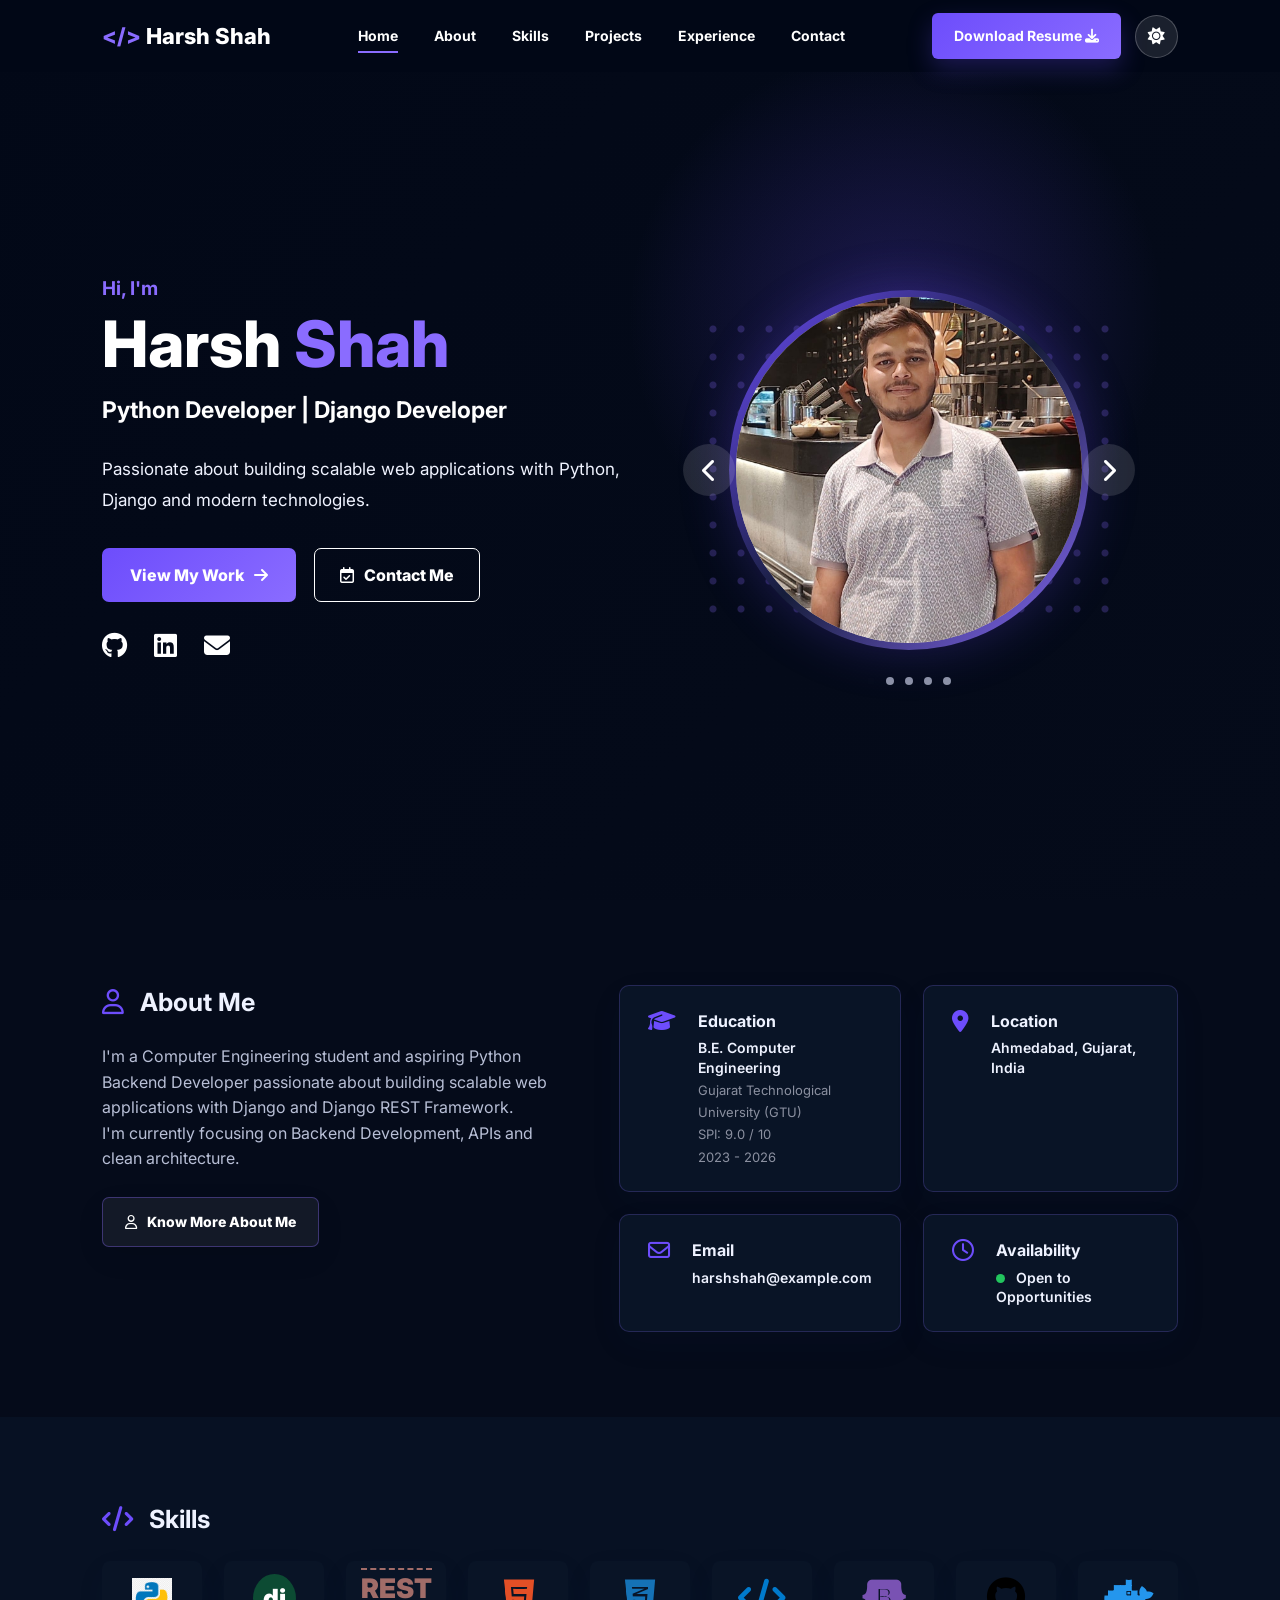
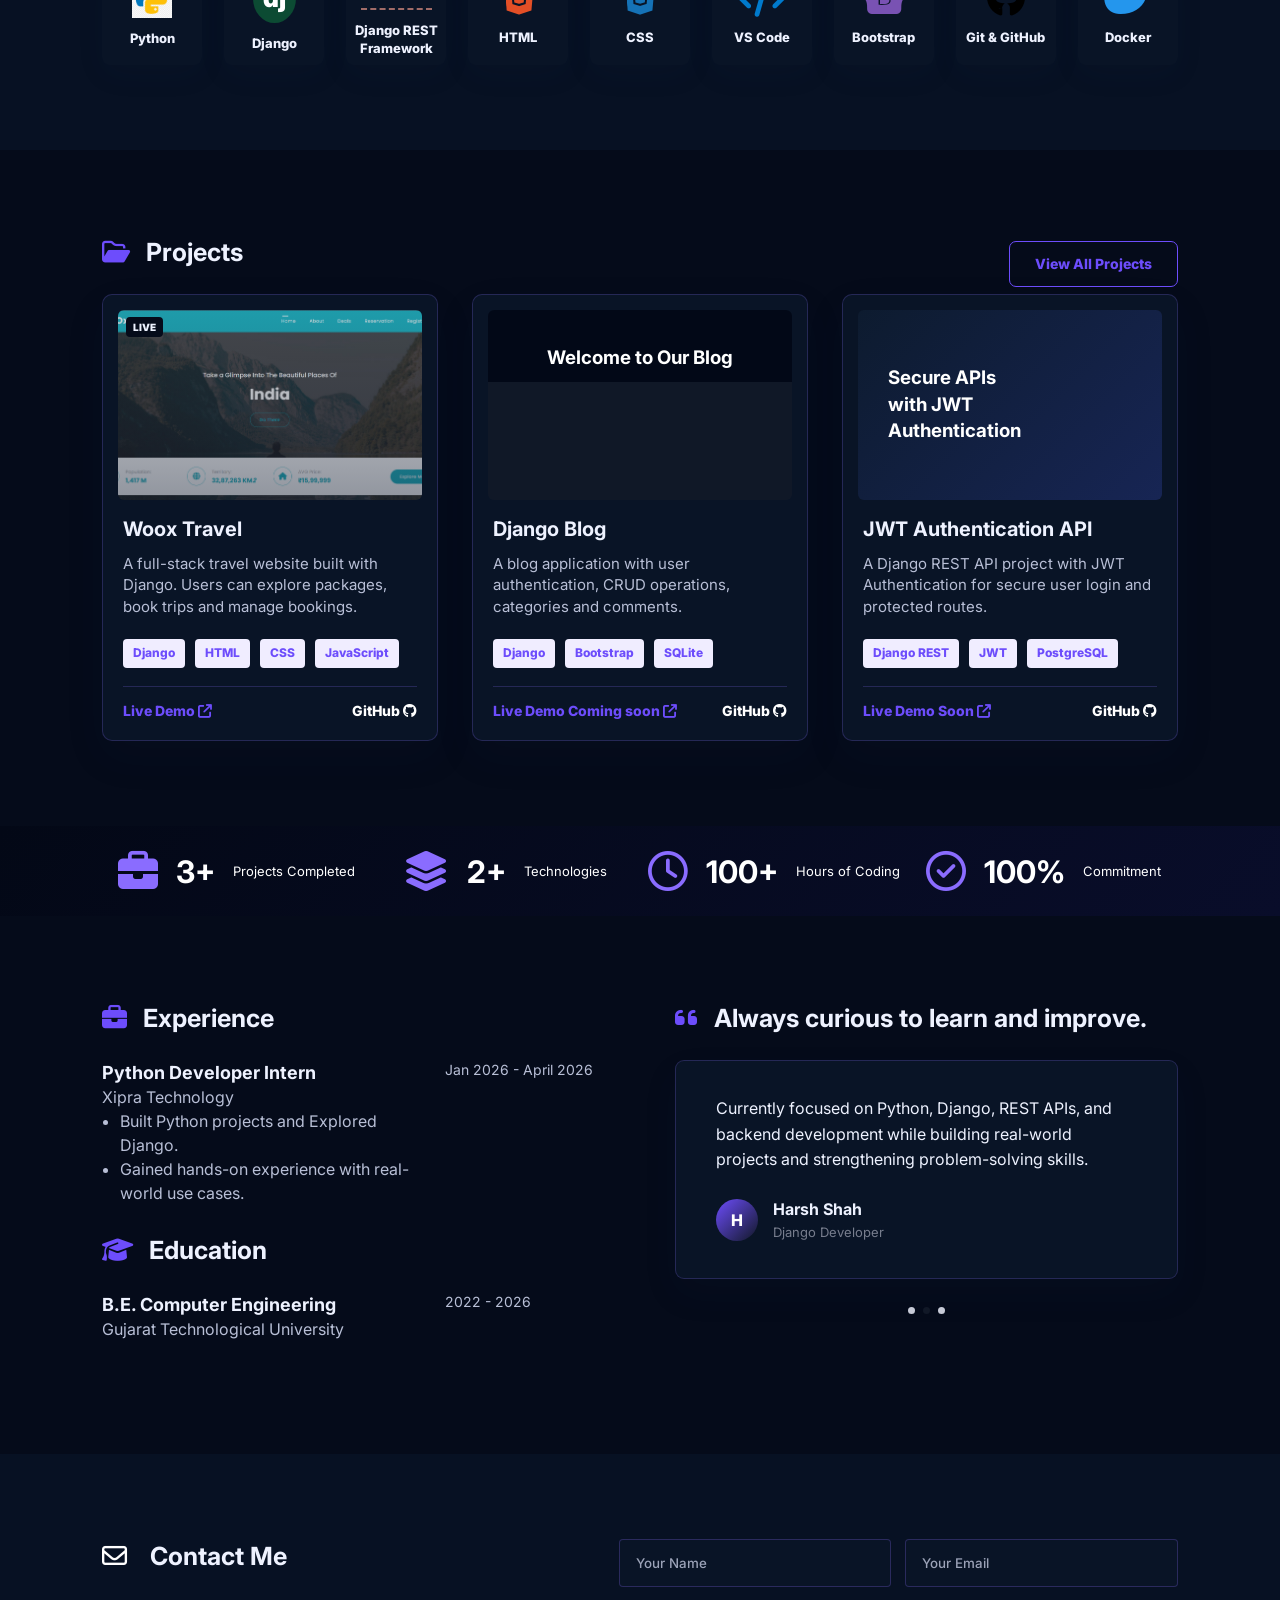
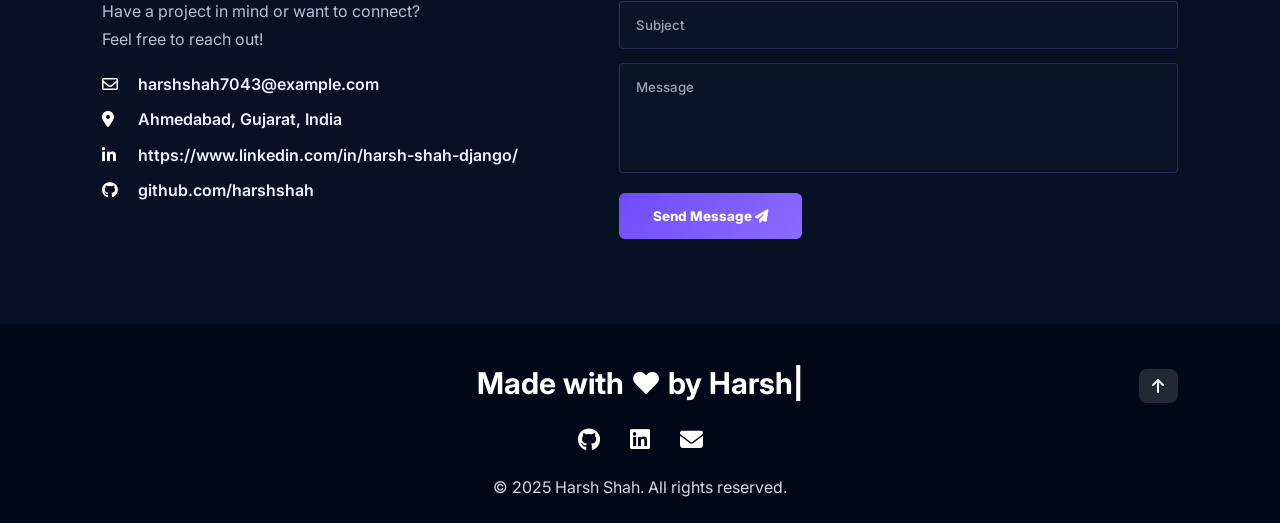
==== commit 96e7a98c: "Update index.html" ====
--- a/index.html
+++ b/index.html
@@ -254,10 +254,10 @@
       <p>Have a project in mind or want to connect?<br>Feel free to reach out!</p>
 
       <ul>
-        <li><i class="fa-regular fa-envelope"></i> harshshah@example.com</li>
-        <li><i class="fa-solid fa-phone"></i> +91 98765 43210</li>
+        <li><i class="fa-regular fa-envelope"></i> harshshah7043@example.com</li>
+        <!-- <li><i class="fa-solid fa-phone"></i> +91 98765 43210</li> -->
         <li><i class="fa-solid fa-location-dot"></i> Ahmedabad, Gujarat, India</li>
-        <li><i class="fa-brands fa-linkedin-in"></i> linkedin.com/in/harshshah</li>
+        <li><i class="fa-brands fa-linkedin-in"></i> https://www.linkedin.com/in/harsh-shah-django/</li>
         <li><i class="fa-brands fa-github"></i> github.com/harshshah</li>
       </ul>
     </div>
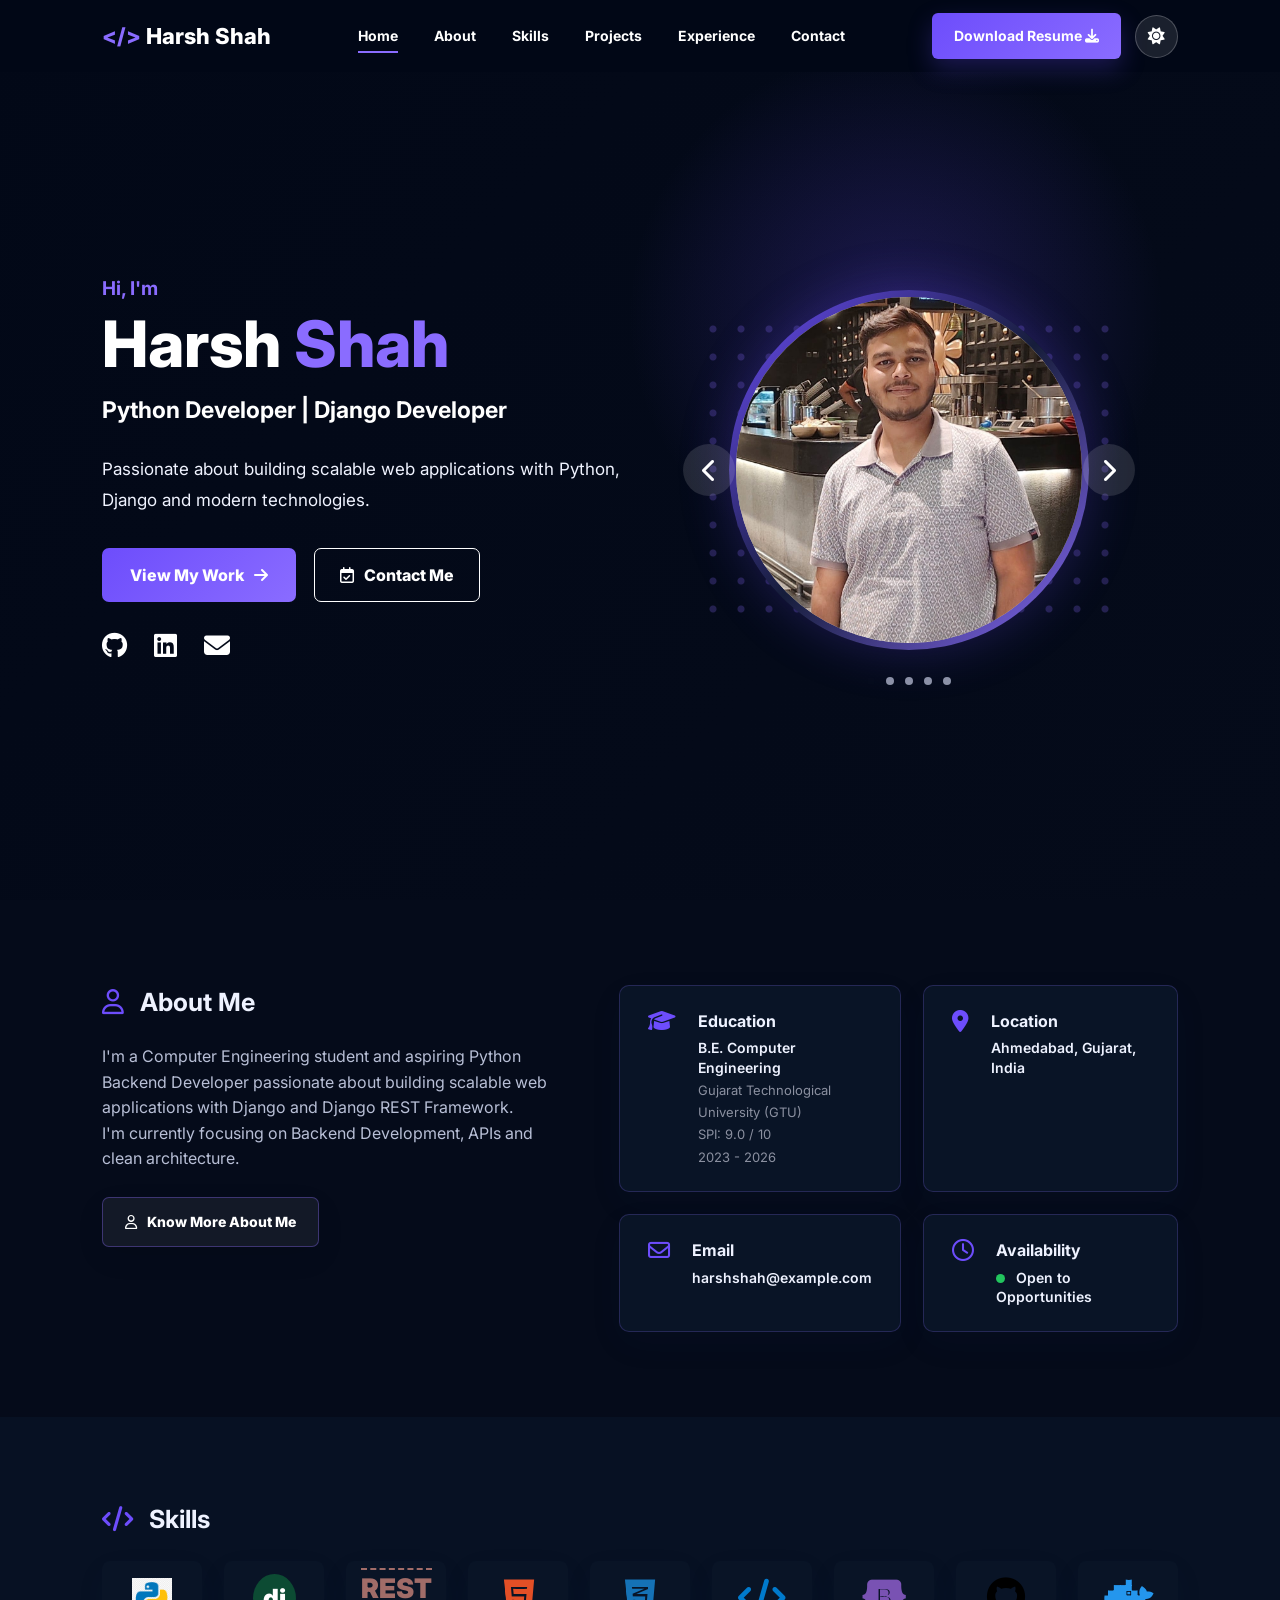
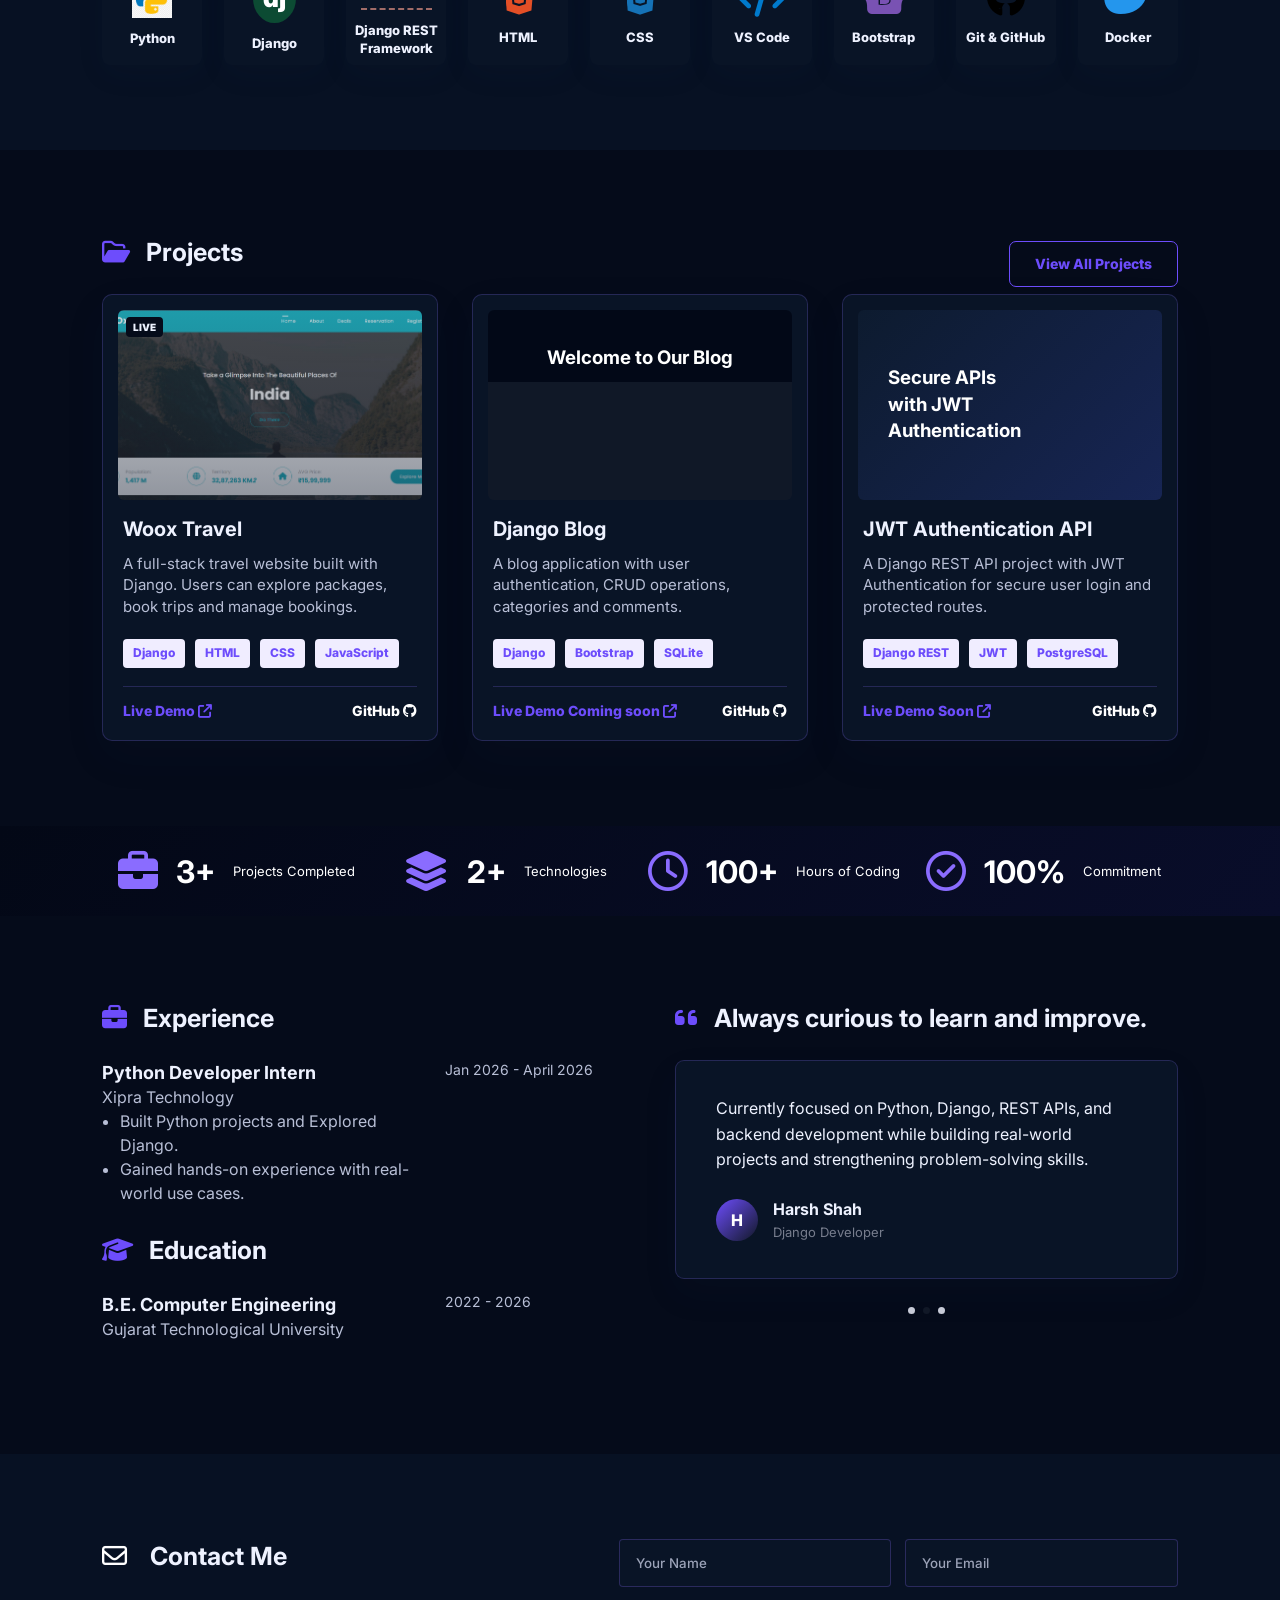
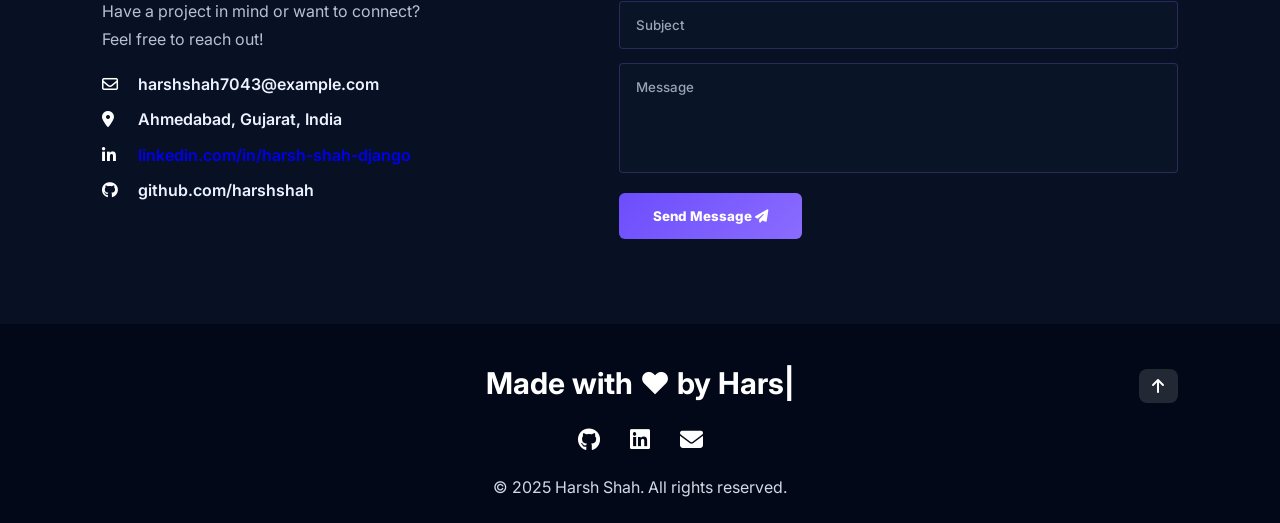
==== commit 64b89670: "Update index.html" ====
--- a/index.html
+++ b/index.html
@@ -257,7 +257,12 @@
         <li><i class="fa-regular fa-envelope"></i> harshshah7043@example.com</li>
         <!-- <li><i class="fa-solid fa-phone"></i> +91 98765 43210</li> -->
         <li><i class="fa-solid fa-location-dot"></i> Ahmedabad, Gujarat, India</li>
-        <li><i class="fa-brands fa-linkedin-in"></i> https://www.linkedin.com/in/harsh-shah-django/</li>
+       <li>
+  <i class="fa-brands fa-linkedin-in"></i>
+  <a href="https://www.linkedin.com/in/harsh-shah-django/" target="_blank">
+    linkedin.com/in/harsh-shah-django
+  </a>
+</li>
         <li><i class="fa-brands fa-github"></i> github.com/harshshah</li>
       </ul>
     </div>
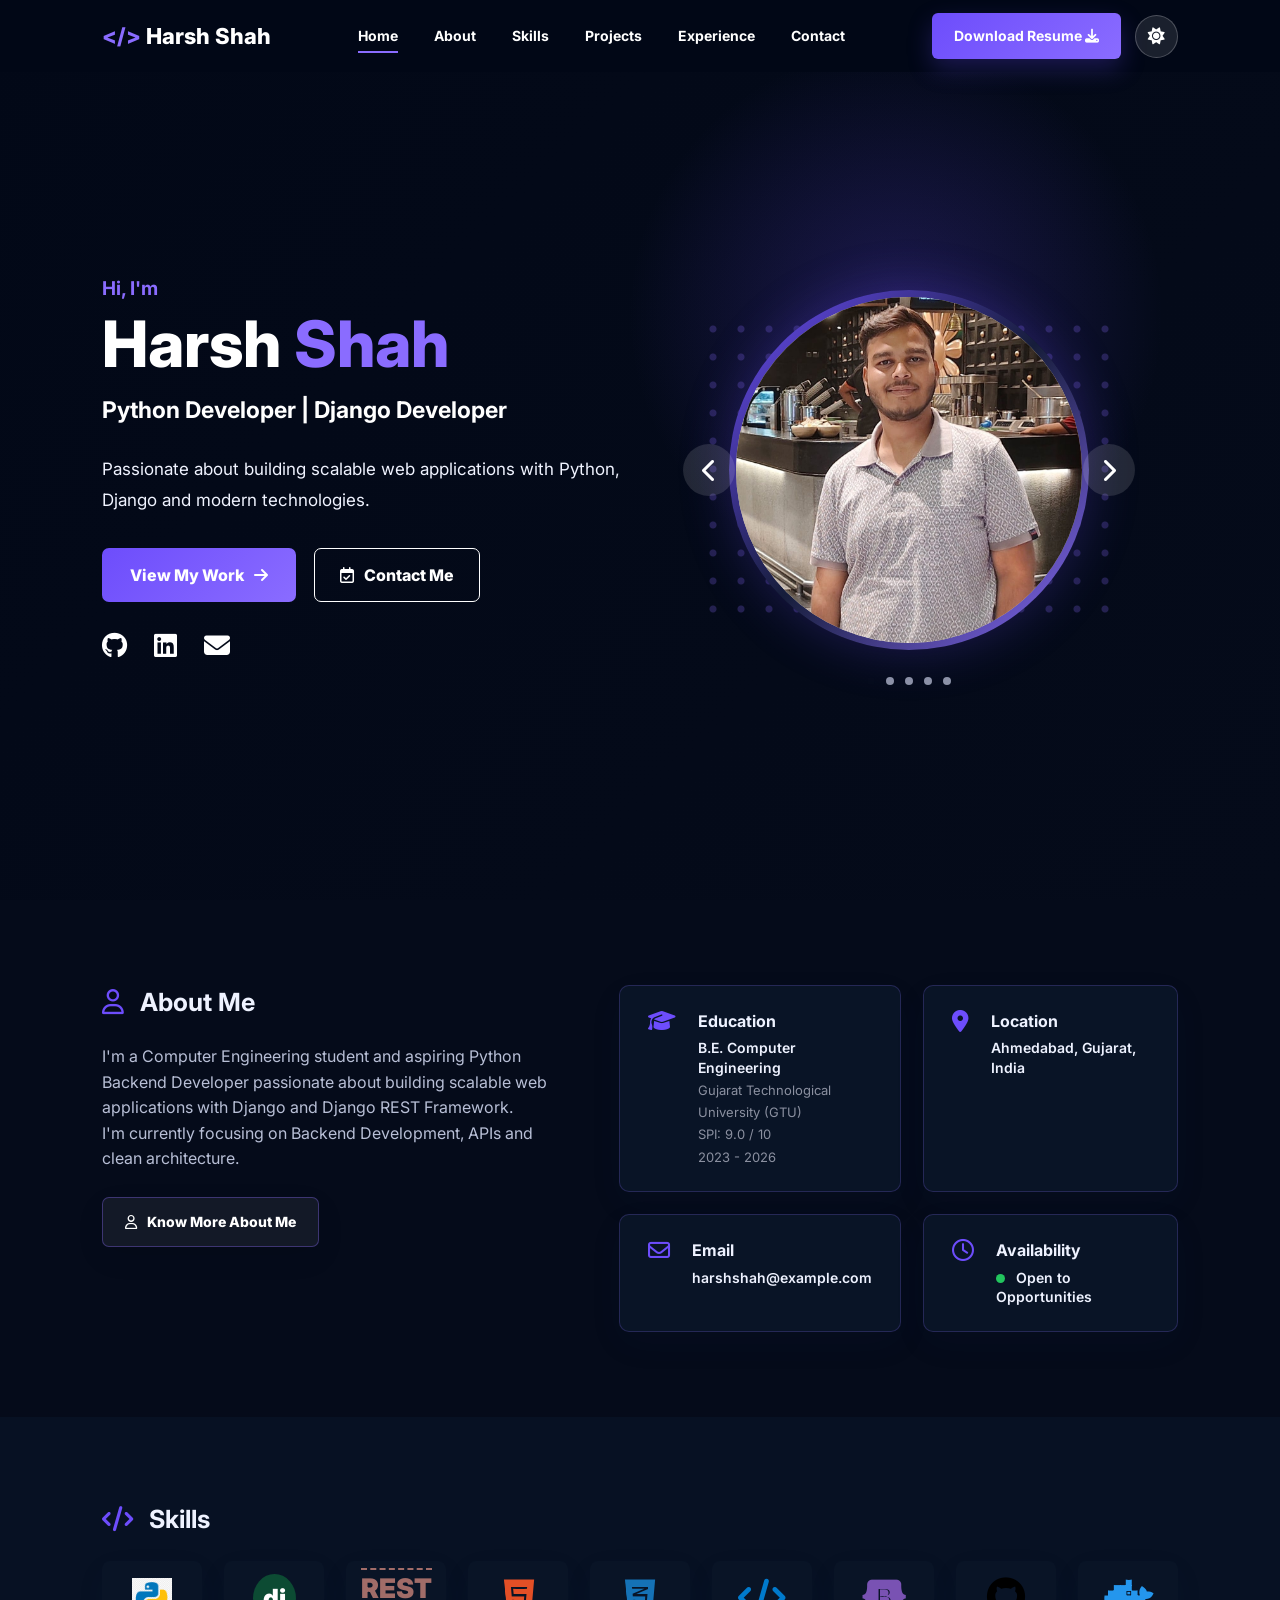
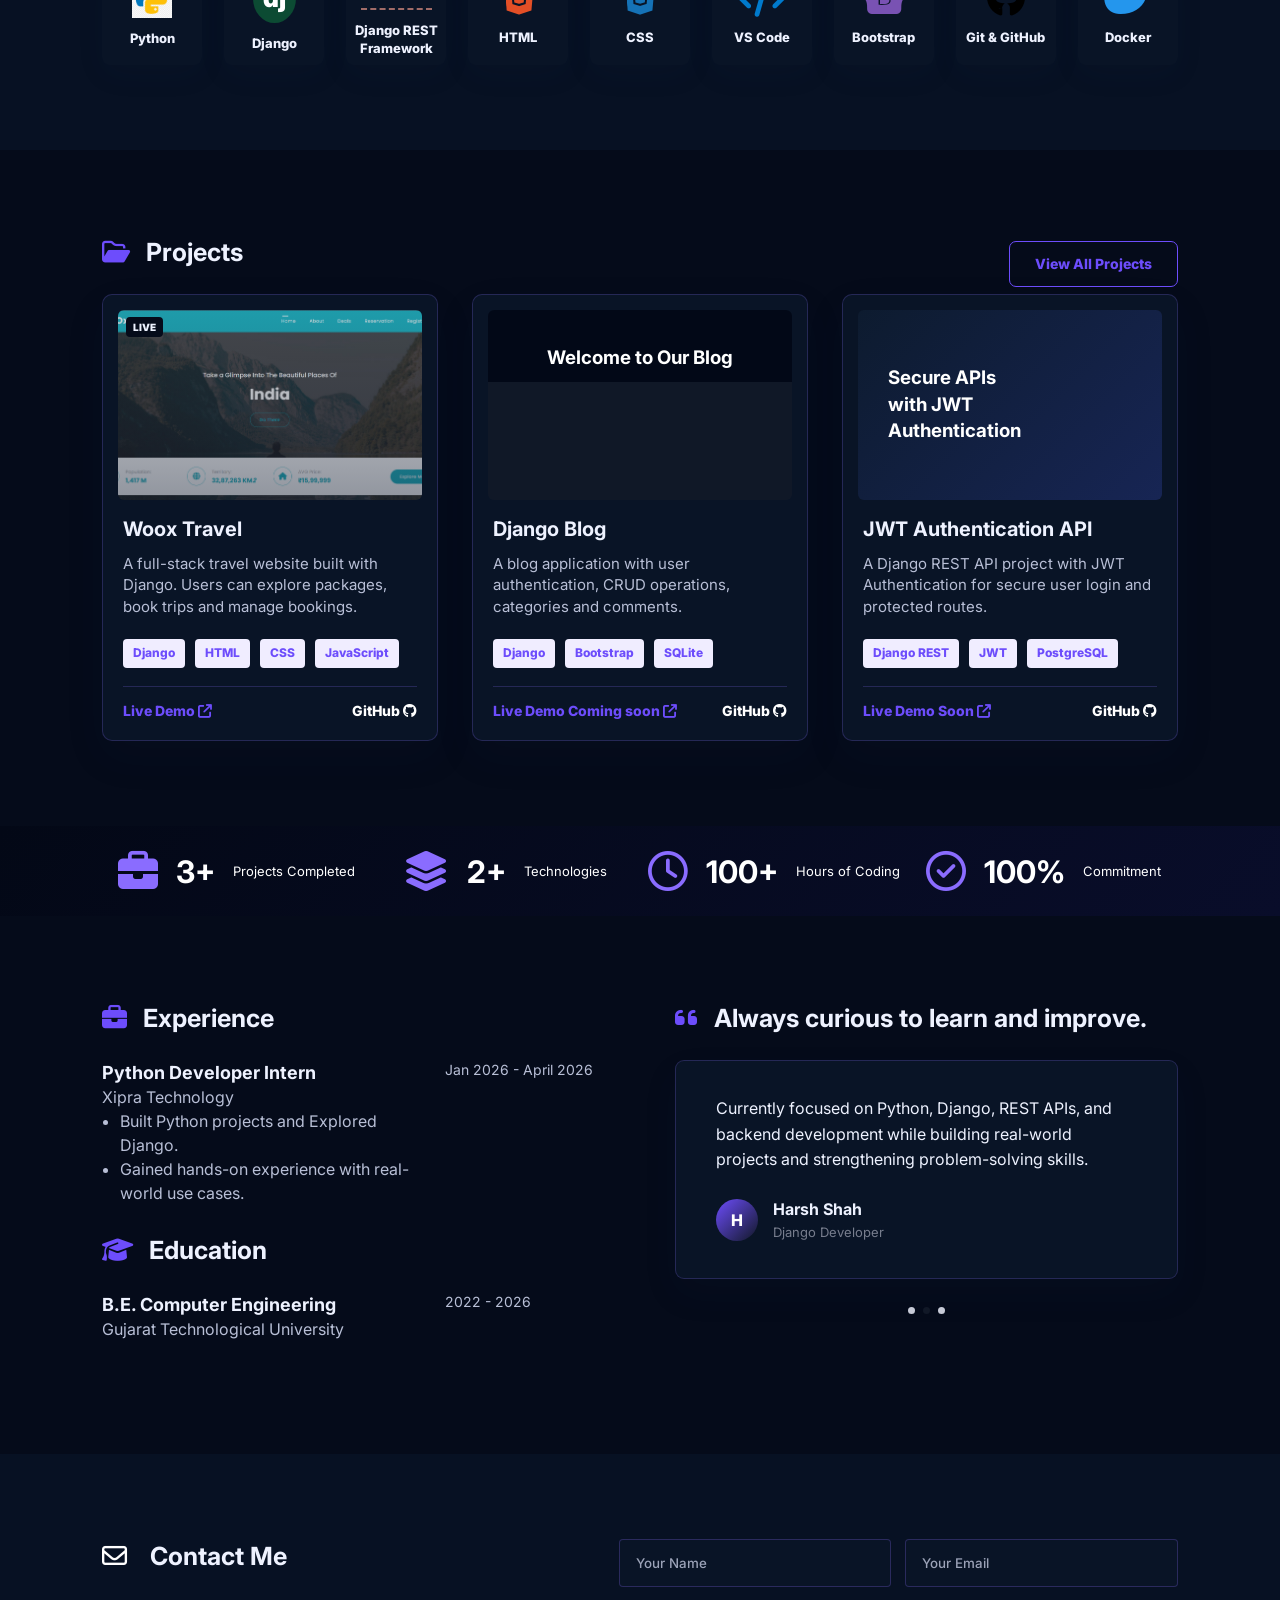
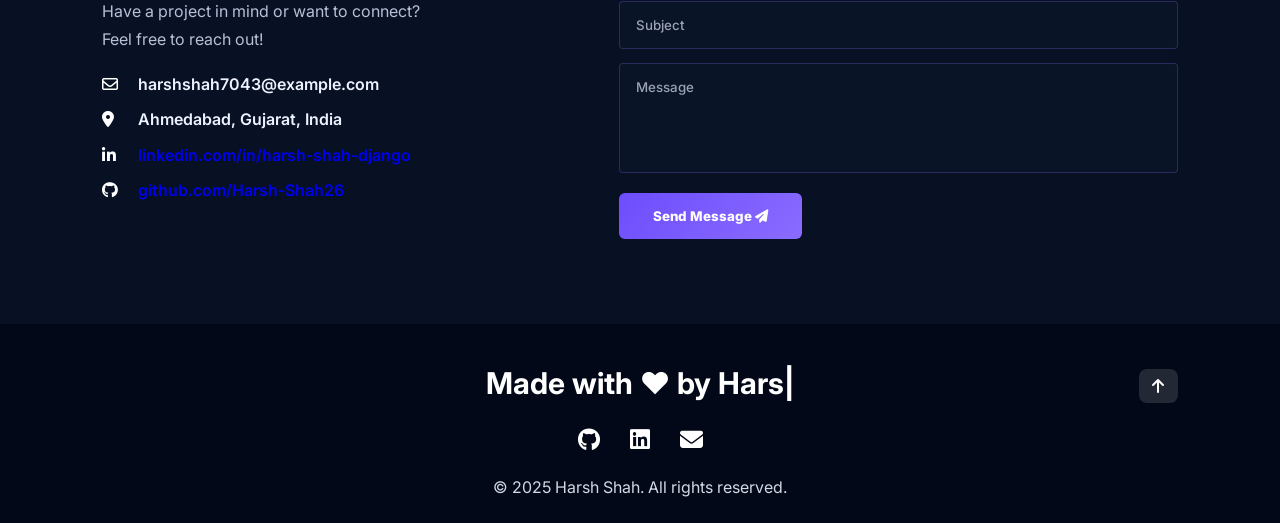
==== commit 09f21db7: "github" ====
--- a/index.html
+++ b/index.html
@@ -257,14 +257,21 @@
         <li><i class="fa-regular fa-envelope"></i> harshshah7043@example.com</li>
         <!-- <li><i class="fa-solid fa-phone"></i> +91 98765 43210</li> -->
         <li><i class="fa-solid fa-location-dot"></i> Ahmedabad, Gujarat, India</li>
-       <li>
-  <i class="fa-brands fa-linkedin-in"></i>
-  <a href="https://www.linkedin.com/in/harsh-shah-django/" target="_blank">
-    linkedin.com/in/harsh-shah-django
-  </a>
-</li>
-        <li><i class="fa-brands fa-github"></i> github.com/harshshah</li>
-      </ul>
+
+      <li>
+        <i class="fa-brands fa-linkedin-in"></i>
+        <a href="https://www.linkedin.com/in/harsh-shah-django/" target="_blank">
+          linkedin.com/in/harsh-shah-django
+        </a>
+      </li>
+
+        <li>
+          <i class="fa-brands fa-github"></i>
+          <a href="https://github.com/Harsh-Shah26" target="_blank">
+            github.com/Harsh-Shah26
+          </a>
+  </li>
+    </ul>
     </div>
 
     <!-- Netlify will store form messages if this is deployed on Netlify -->
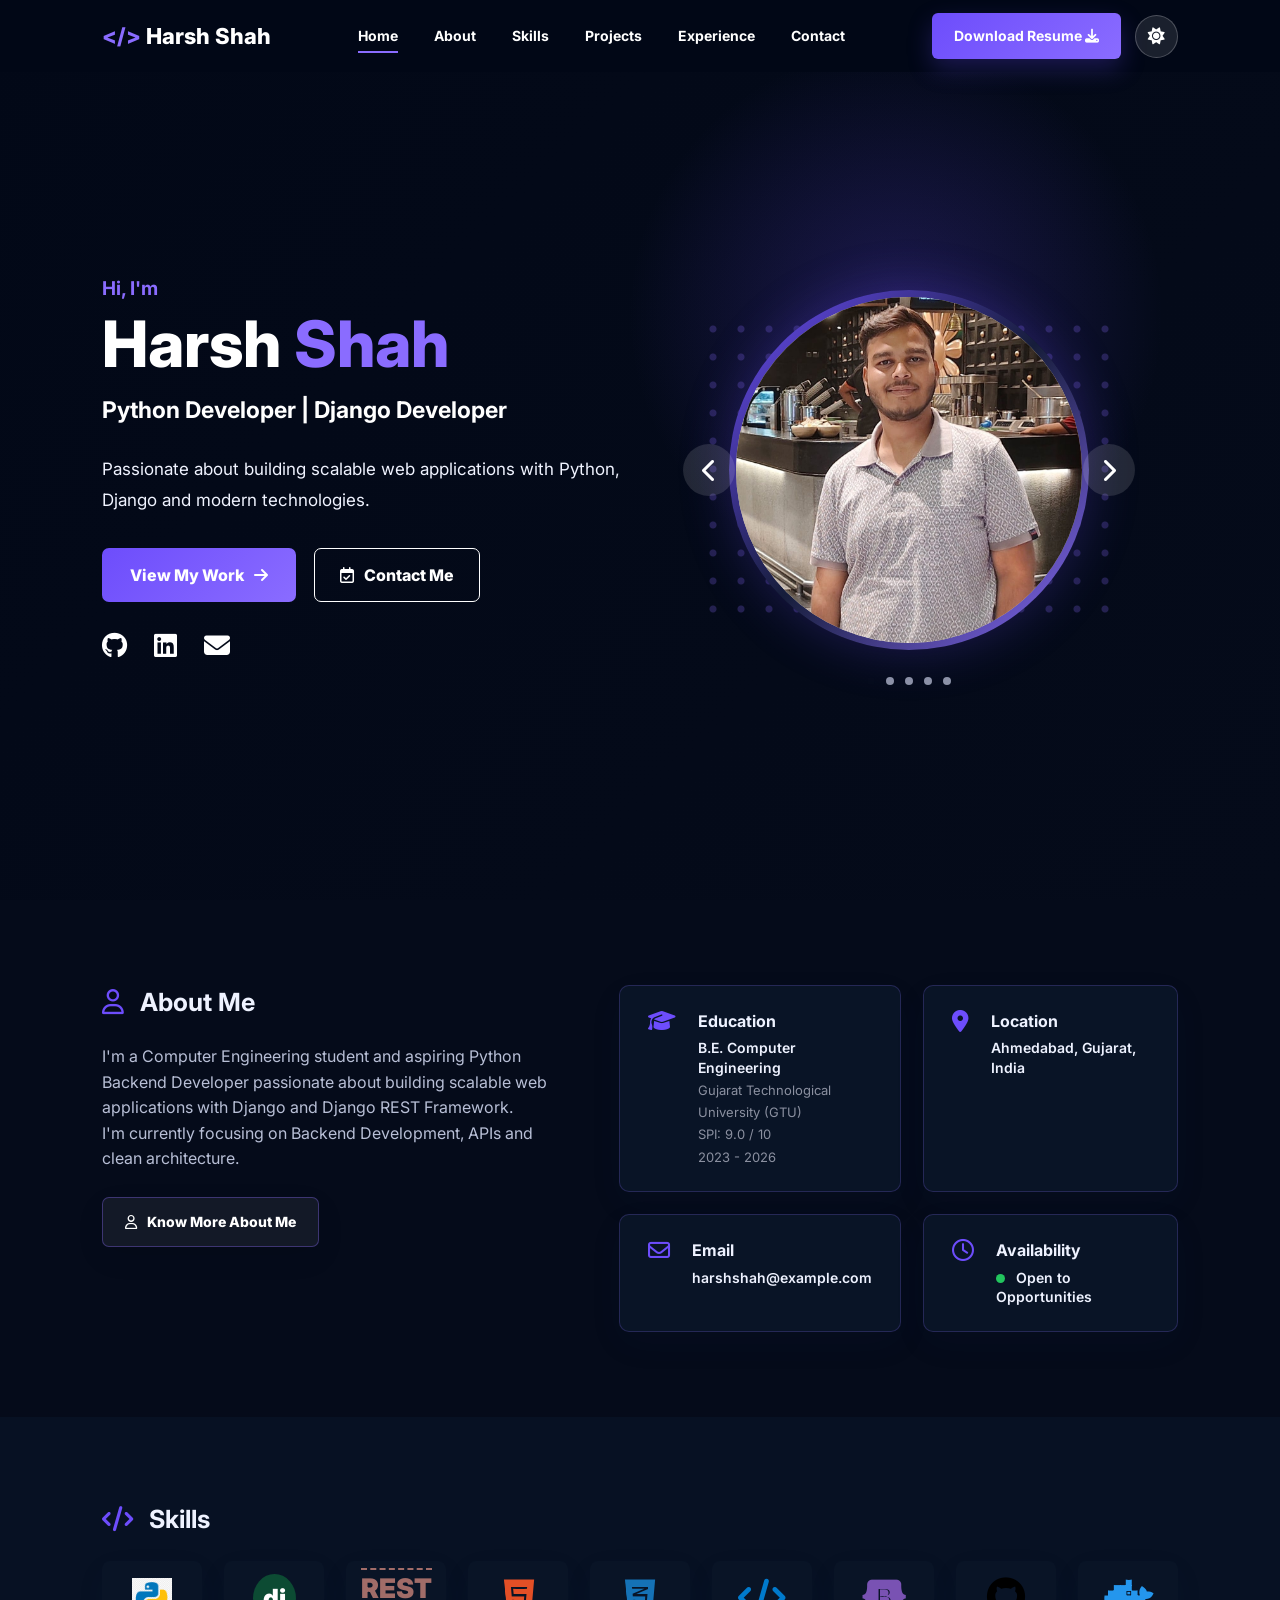
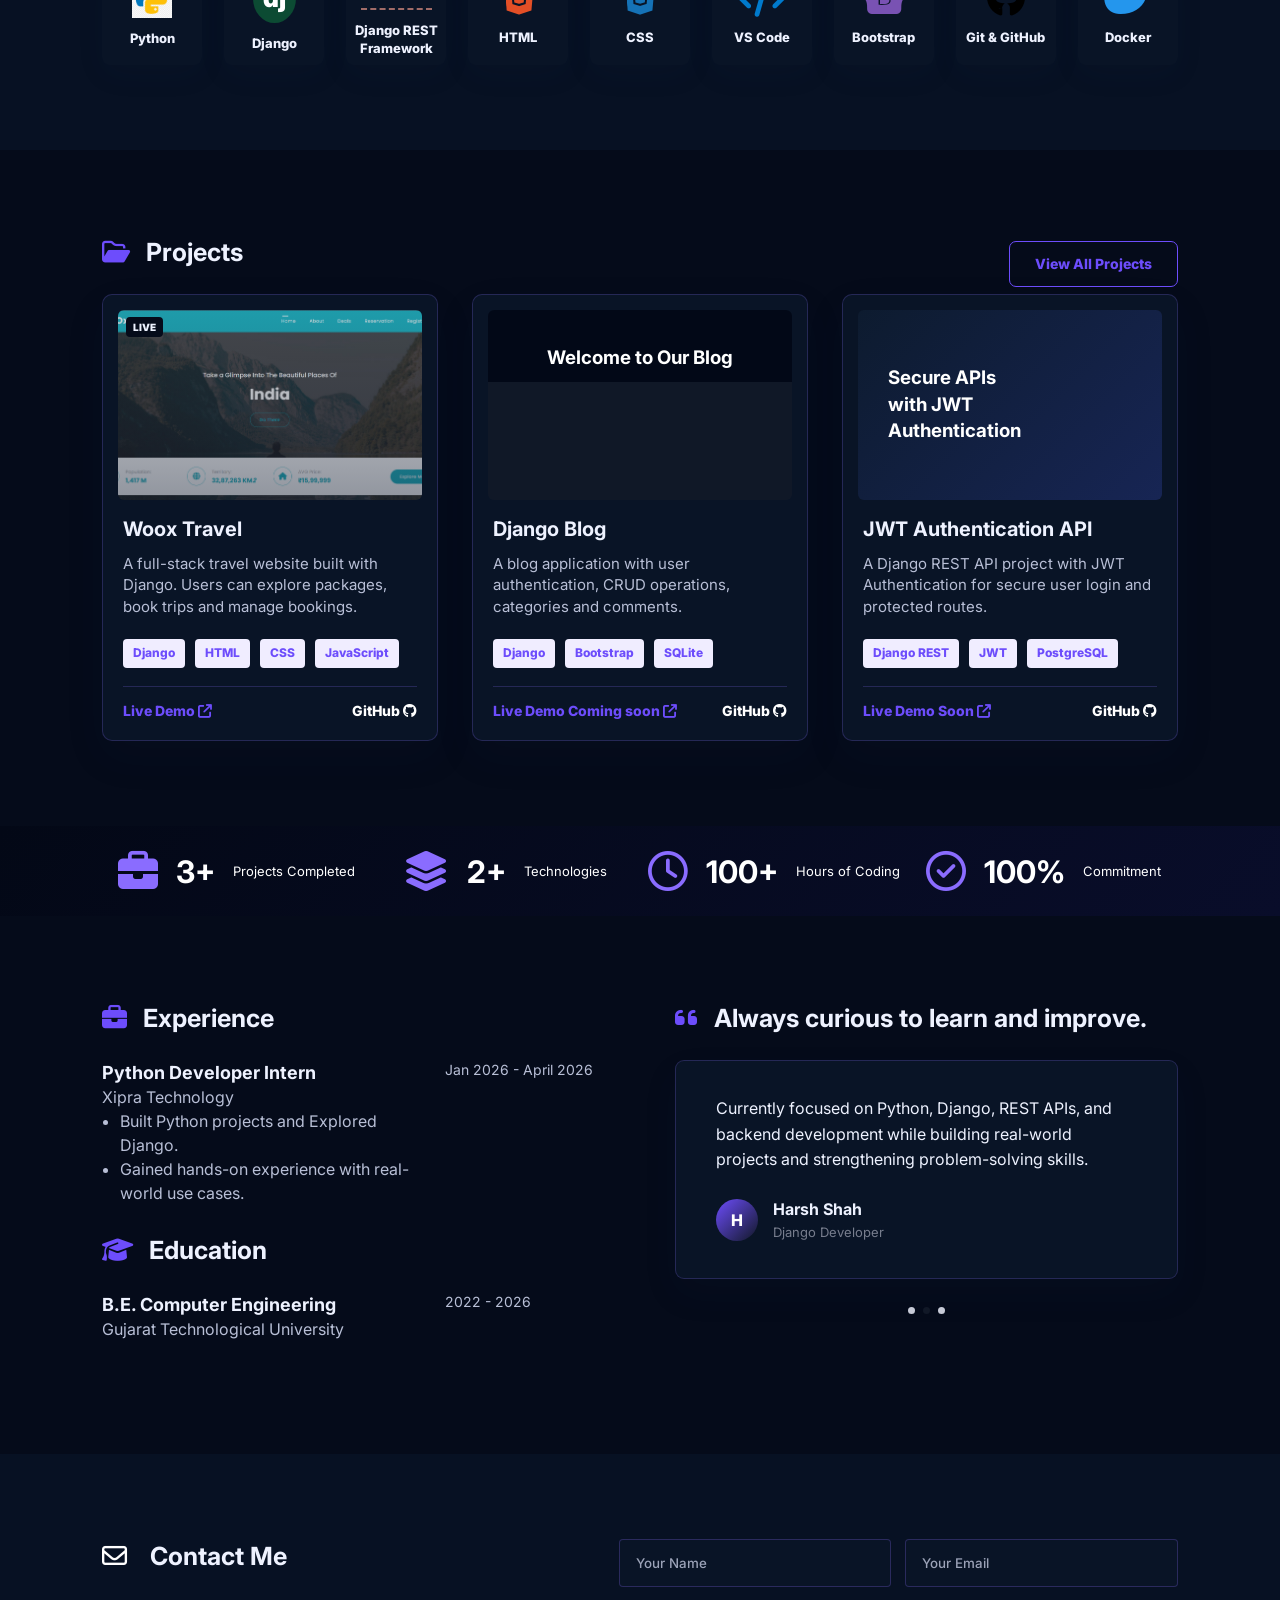
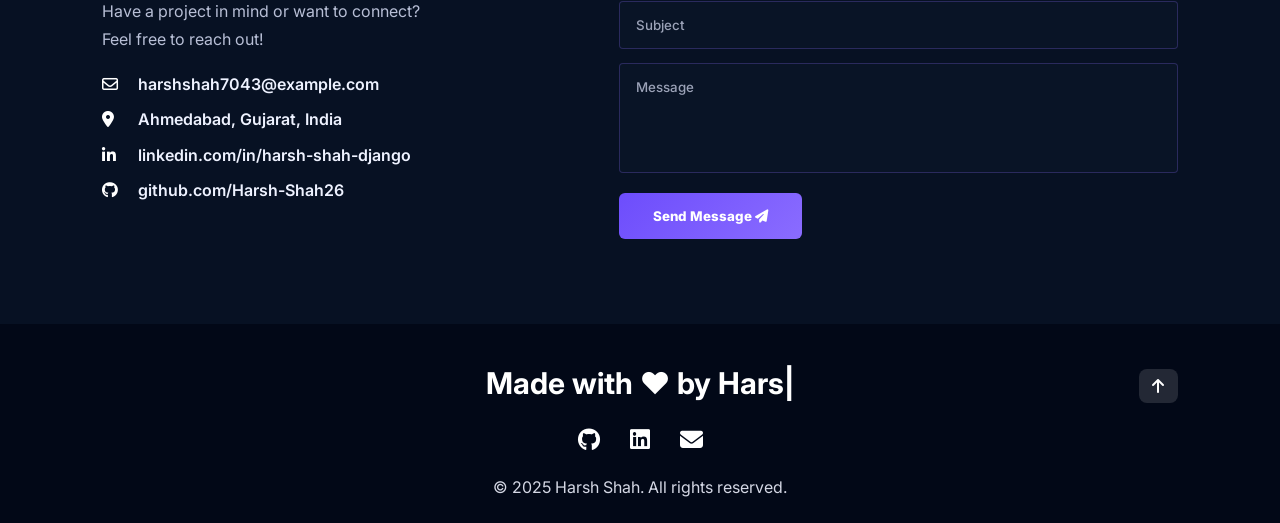
==== commit 7c6221f6: "github" ====
--- a/index.html
+++ b/index.html
@@ -49,9 +49,9 @@
       </div>
 
       <div class="socials">
-        <a href="#"><i class="fa-brands fa-github"></i></a>
-        <a href="#"><i class="fa-brands fa-linkedin"></i></a>
-        <a href="mailto:harshshah@example.com"><i class="fa-solid fa-envelope"></i></a>
+        <a href="https://github.com/Harsh-Shah26"><i class="fa-brands fa-github"></i></a>
+        <a href="https://www.linkedin.com/in/harsh-shah-django"><i class="fa-brands fa-linkedin"></i></a>
+        <a href="mailto:harshshah7043@example.com"><i class="fa-solid fa-envelope"></i></a>
       </div>
     </div>
 
--- a/style.css
+++ b/style.css
@@ -1081,3 +1081,13 @@
 body.light-theme .back-home {
   color: #fff;
 }
+
+
+.contact-info a{
+    color: inherit;
+    text-decoration: none;
+}
+
+.contact-info a:hover{
+    color: var(--primary-color);
+}
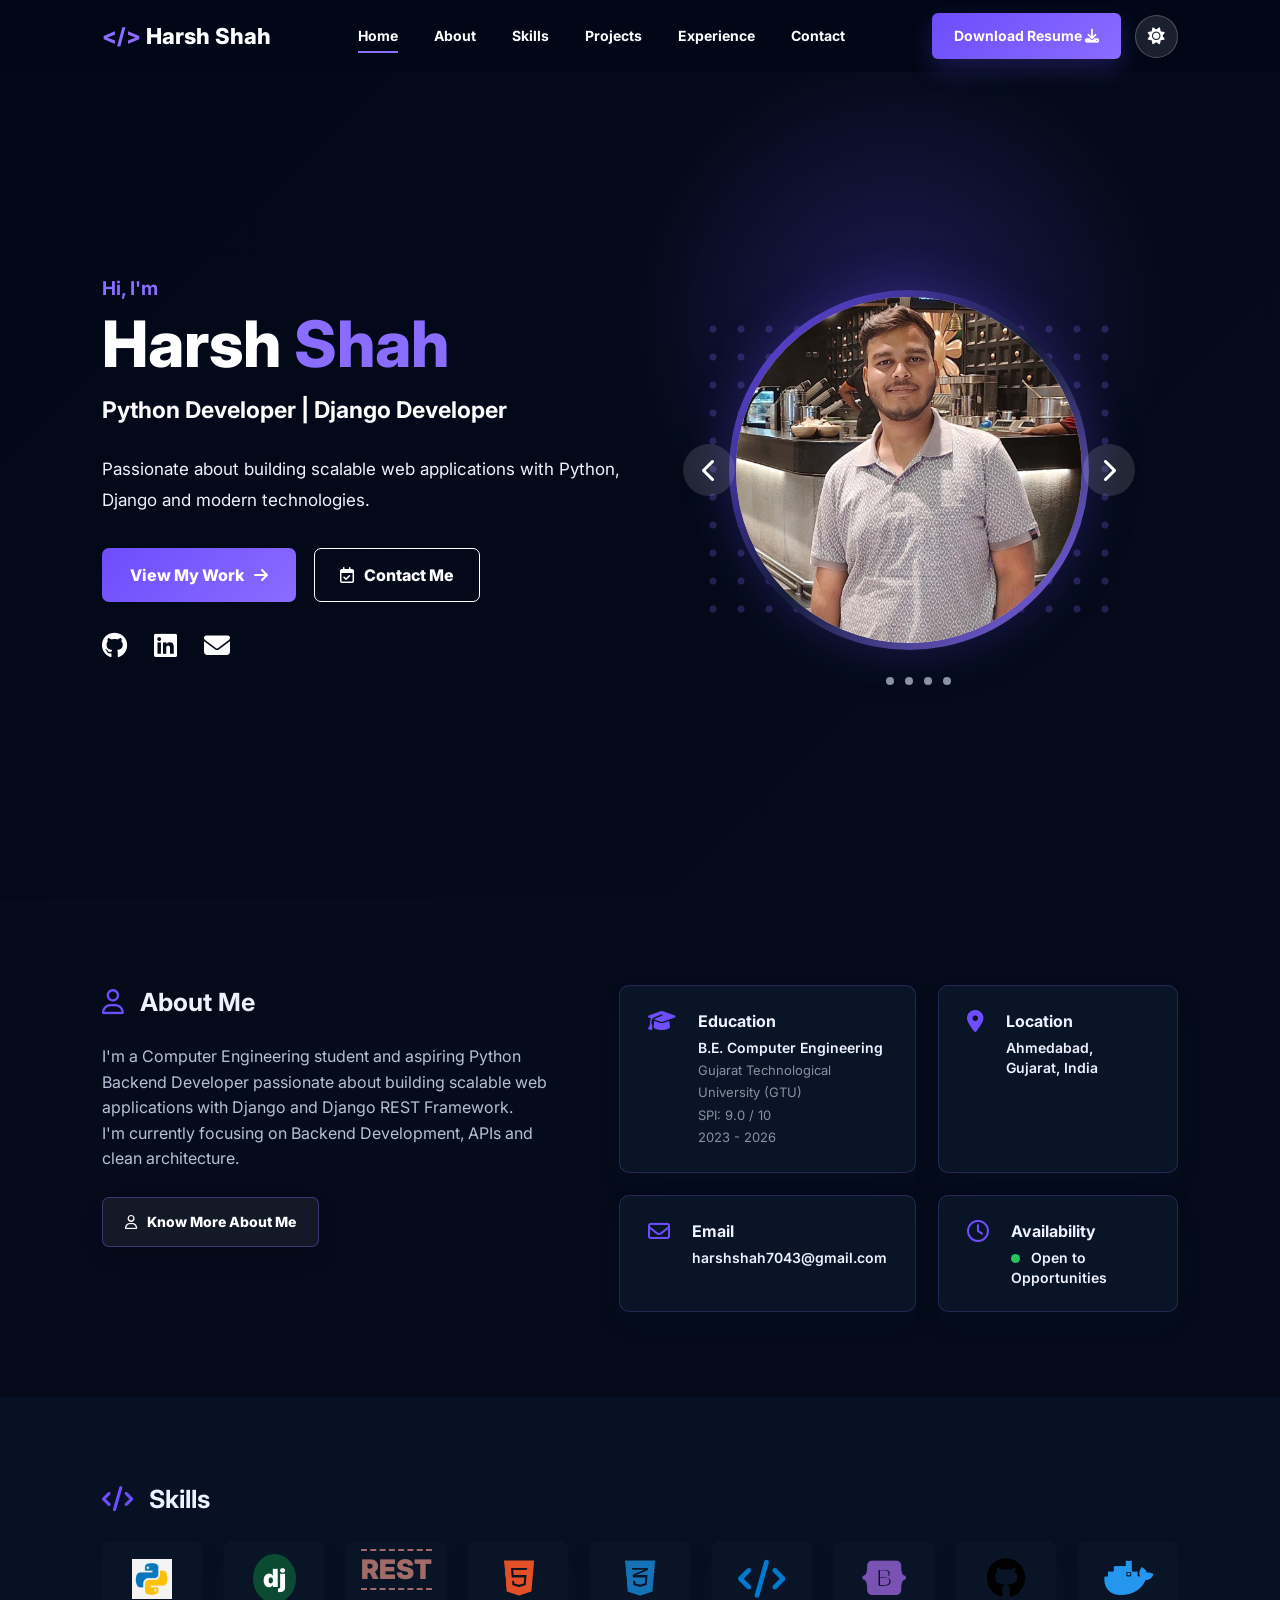
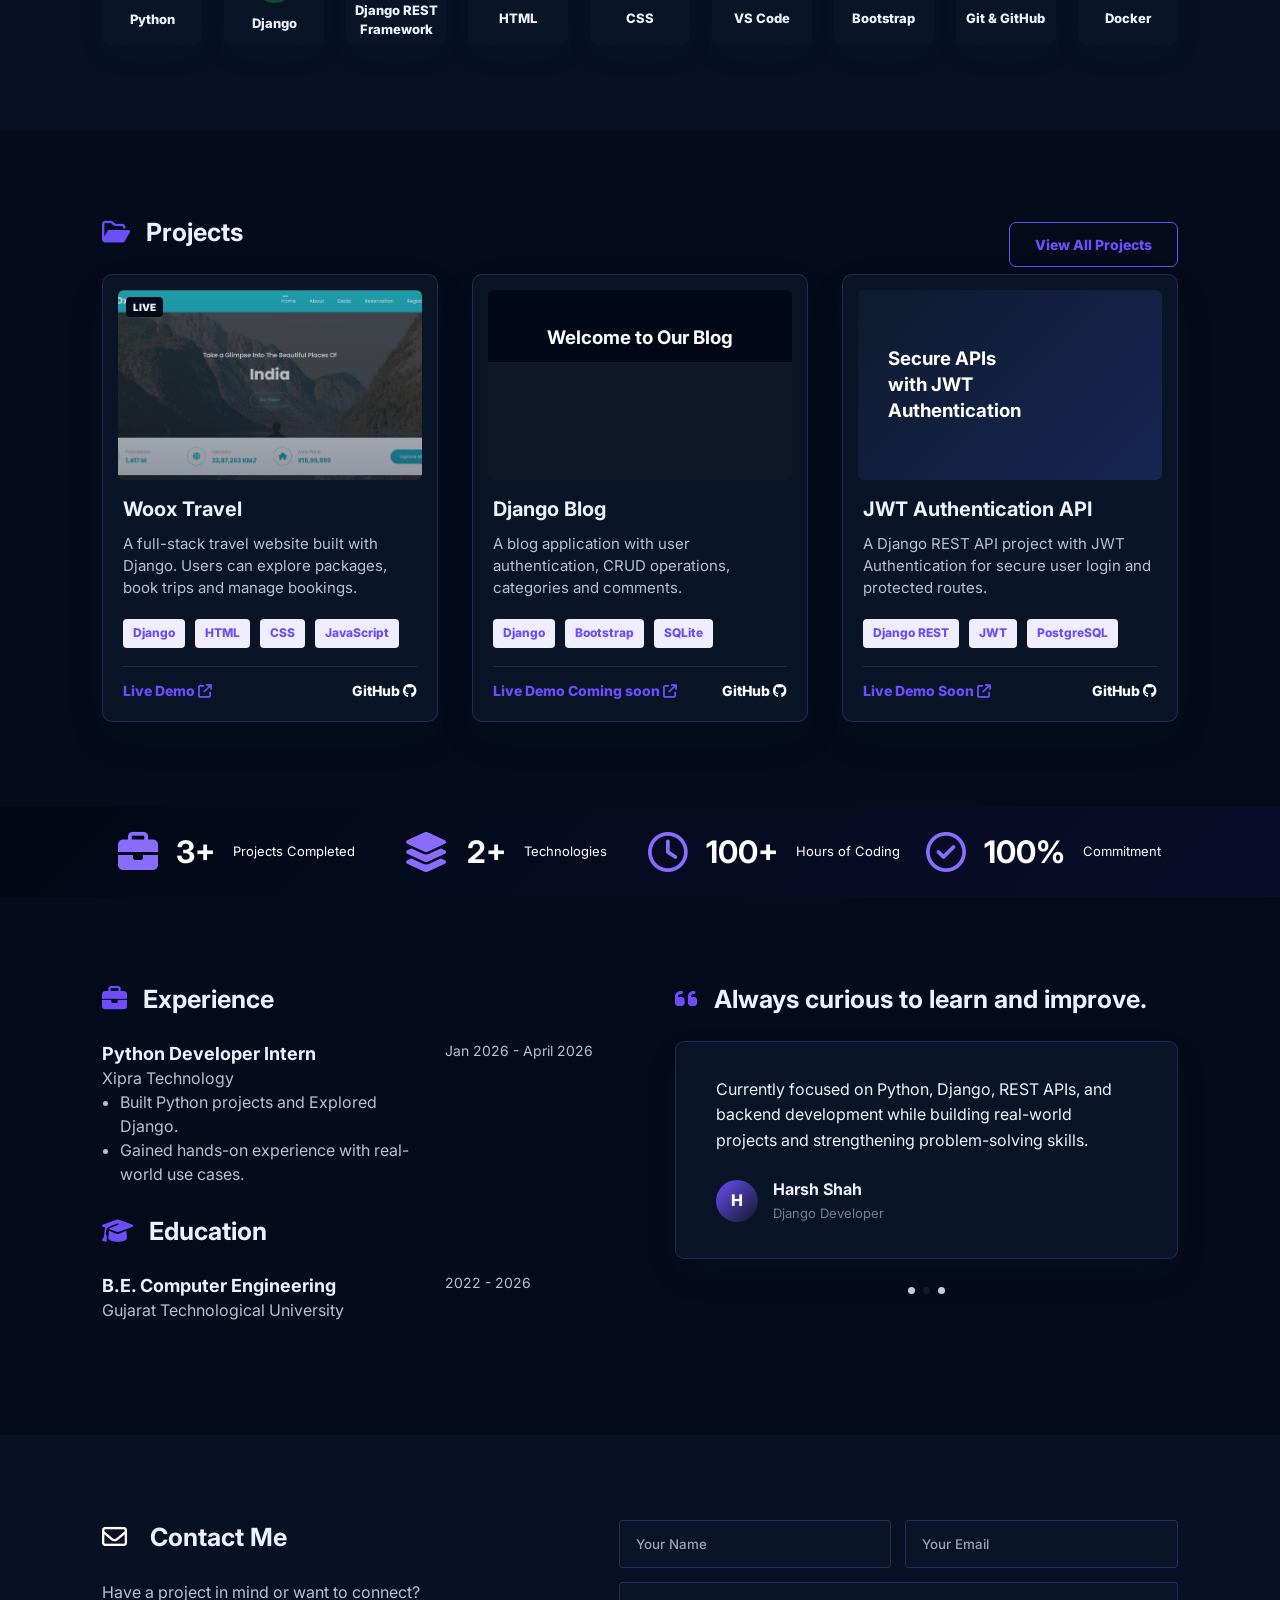
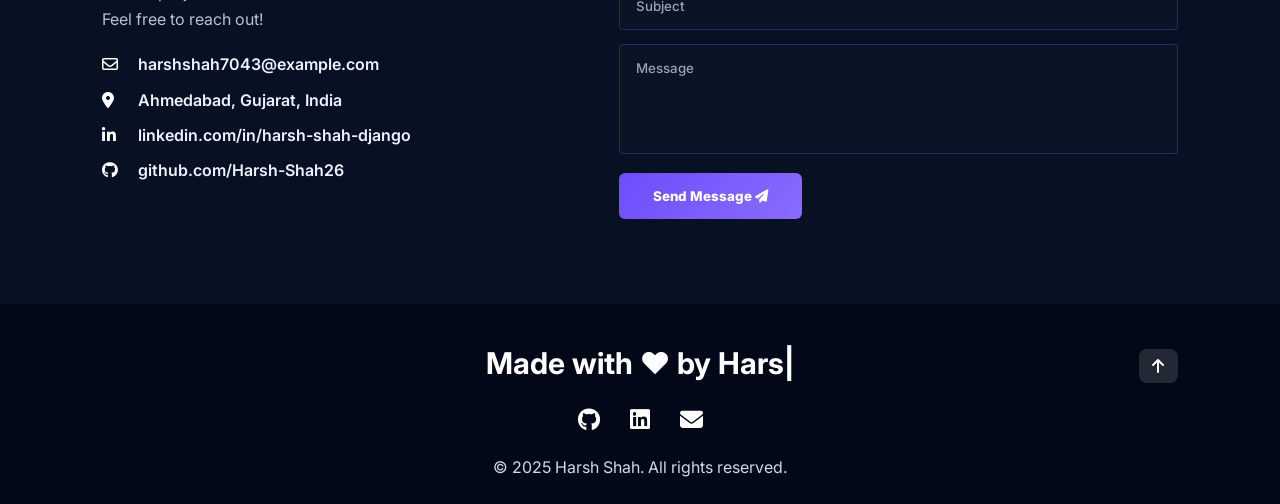
==== commit 5b9baab5: "Update index.html" ====
--- a/index.html
+++ b/index.html
@@ -111,7 +111,7 @@
         <i class="fa-regular fa-envelope"></i>
         <div>
           <h4>Email</h4>
-          <p>harshshah@example.com</p>
+          <p>harshshah7043@gmail.com</p>
         </div>
       </div>
 
